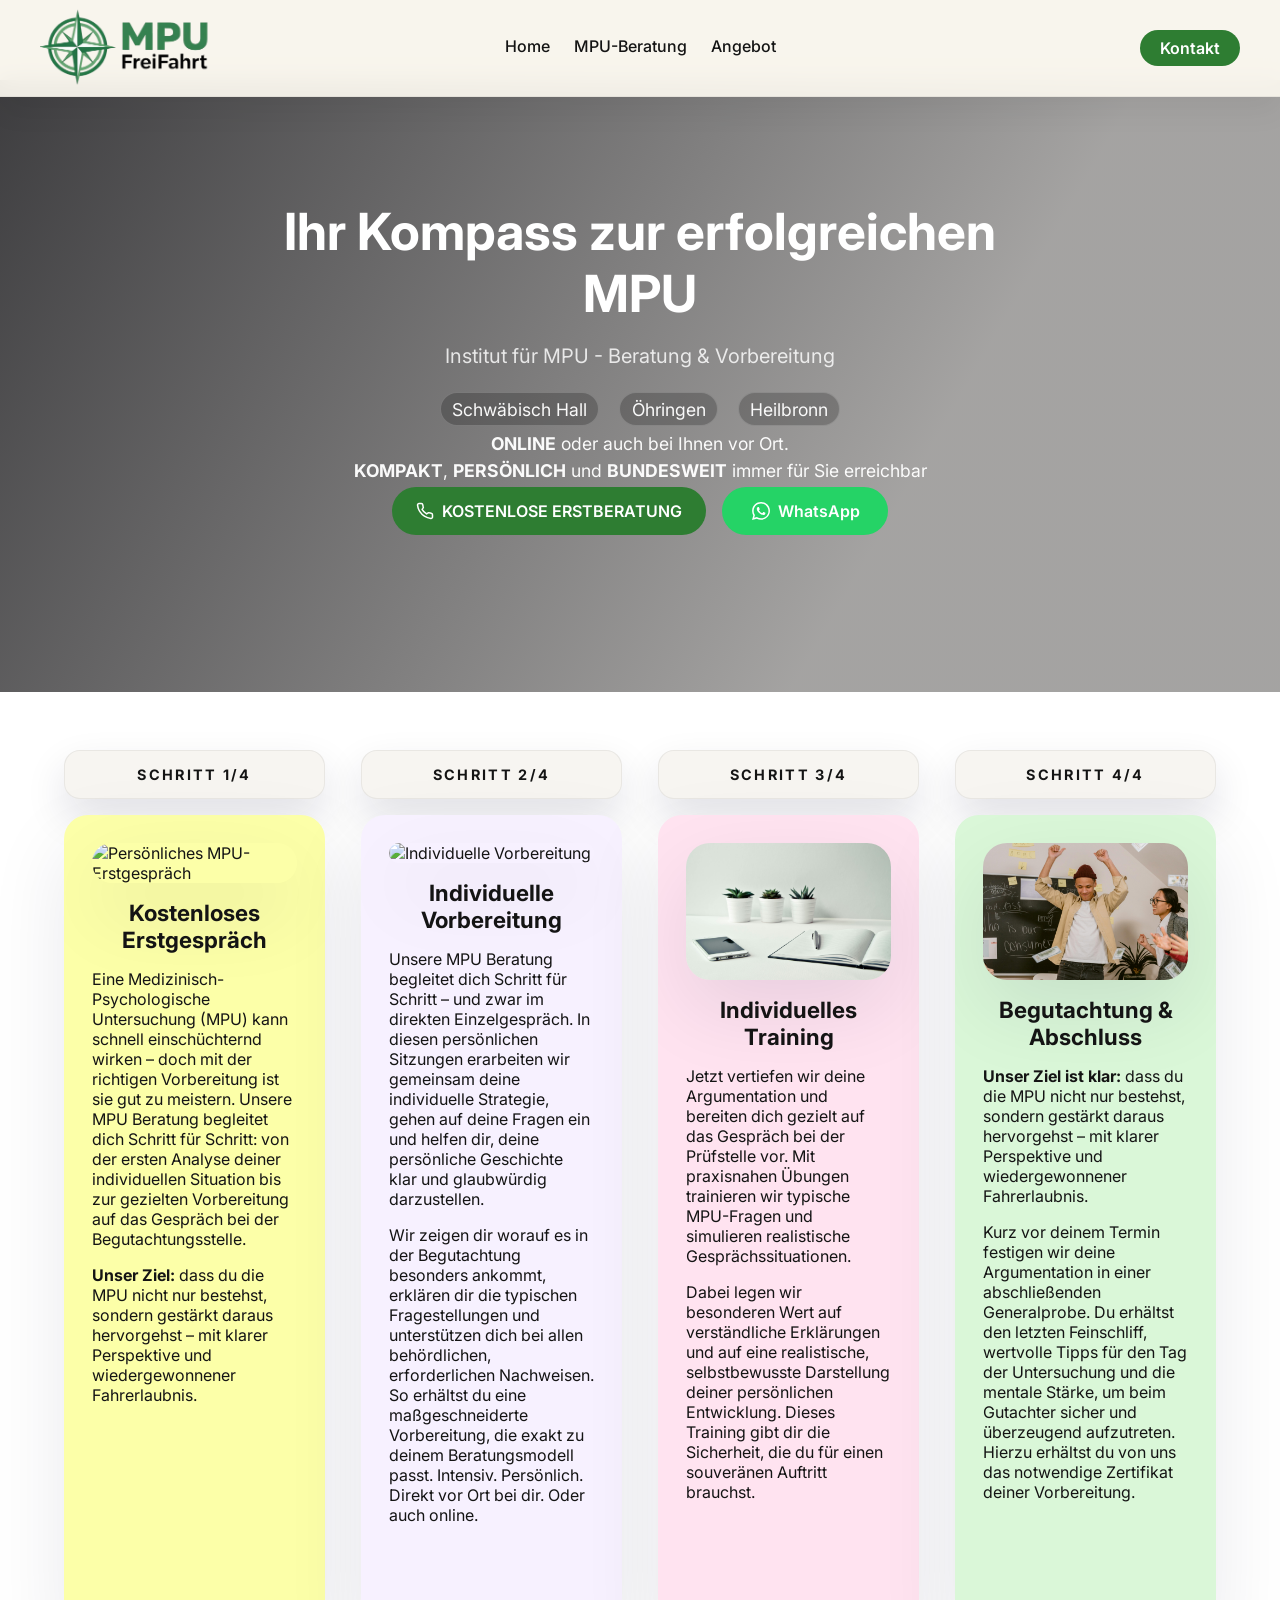
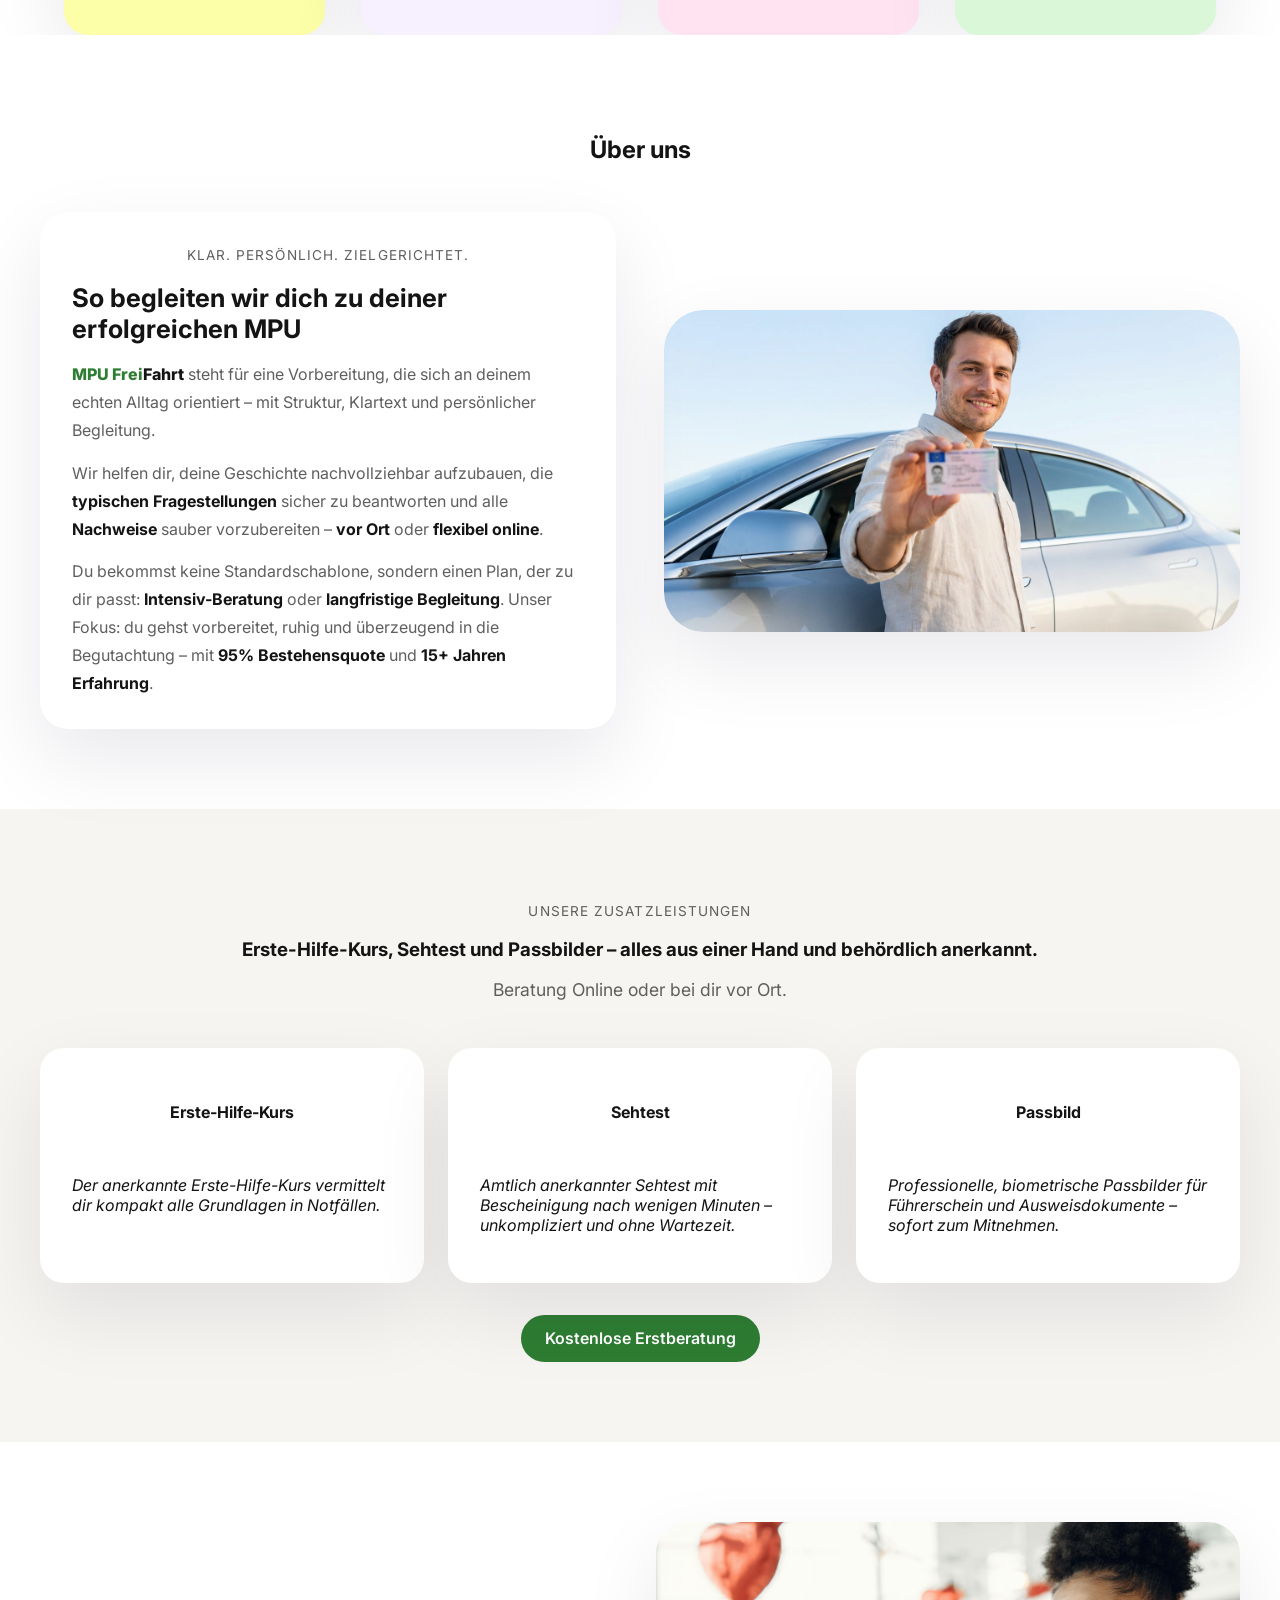
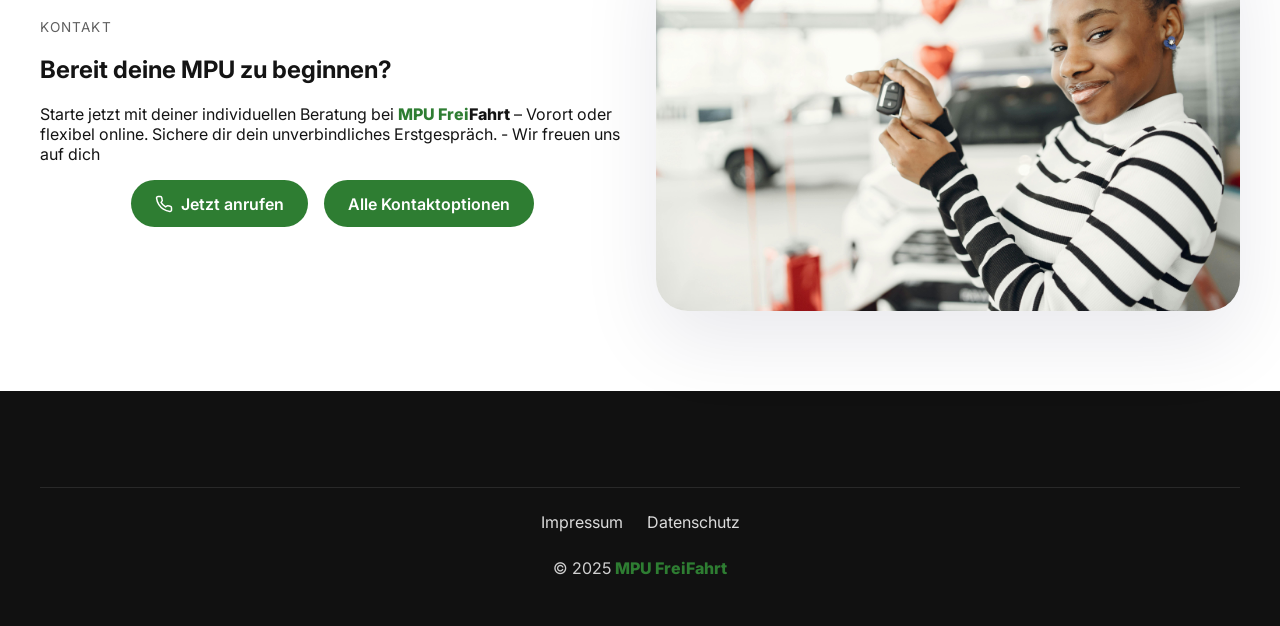
==== index.html @ d2b6f99b "Remove location icon and increase mobile step spacing Drop the location marker in the hero pills, pr" ====
<!DOCTYPE html>
<html lang="de">
<head>
  <meta charset="utf-8" />
  <meta http-equiv="X-UA-Compatible" content="IE=edge" />
  <meta name="viewport" content="width=device-width, initial-scale=1" />
  <title>Home - MPU FreiFahrt GmbH</title>
  <meta name="description" content="MPU FreiFahrt GmbH – Beratung, Vorbereitung und Training für eine erfolgreiche MPU im Raum Schwäbisch Hall." />
  <link rel="preconnect" href="https://fonts.googleapis.com" />
  <link rel="preconnect" href="https://fonts.gstatic.com" crossorigin />
  <link href="https://fonts.googleapis.com/css2?family=Inter:wght@300;400;500;600&family=Host+Grotesk:wght@300;400;500&display=swap" rel="stylesheet" />
  <link rel="icon" type="image/png" href="assets/logo.png" />
  <link rel="stylesheet" href="styles.css" />
</head>
<body>
  <div class="page-wrapper">
    <header class="navbar" data-scroll-lock>
      <div class="container nav-container">
        <a class="logo" href="index.html#hero">
          <img src="assets/logo.png" alt="MPU FreiFahrt Logo" />
        </a>
        <nav class="nav-links" id="main-navigation" aria-label="Hauptnavigation">
          <a href="index.html#hero">Home</a>
          <a href="index.html#mpu-beratung">MPU-Beratung</a>
          <a href="index.html#services">Angebot</a>
          <a class="nav-contact" href="kontakt.html">Kontakt</a>
        </nav>
        <div class="nav-actions">
          <a class="btn btn-primary btn-sm" href="kontakt.html">Kontakt</a>
          <button class="nav-toggle" id="nav-toggle" aria-expanded="false" aria-controls="main-navigation">
            <span></span>
            <span></span>
            <span></span>
            <span class="sr-only">Menü öffnen</span>
          </button>
        </div>
      </div>
    </header>

    <main>
      <section class="hero" id="hero">
        <div class="container hero-layout">
          <div class="hero-content">
            <h1>Ihr Kompass zur erfolgreichen MPU</h1>
            <p class="lead">Institut für MPU - Beratung &amp; Vorbereitung</p>
            <p class="text-lg hero-locations">
              <span>Schwäbisch Hall</span>
              <span>Öhringen</span>
              <span>Heilbronn</span>
            </p>
            <p class="text-lg hero-subcopy"><strong>ONLINE</strong> oder auch bei Ihnen vor Ort.</p>
            <p class="text-lg hero-subcopy"><strong>KOMPAKT</strong>, <strong>PERSÖNLICH</strong> und <strong>BUNDESWEIT</strong> immer für Sie erreichbar</p>
            <div class="hero-cta">
              <div class="button-group">
              <a class="btn btn-primary" href="kontakt.html">
                <svg class="icon icon-stroke" viewBox="0 0 24 24" aria-hidden="true" focusable="false">
                  <path d="M22 16.92v3a2 2 0 0 1-2.18 2 19.8 19.8 0 0 1-8.63-3.07 19.5 19.5 0 0 1-6-6A19.8 19.8 0 0 1 2.08 4.18 2 2 0 0 1 4.06 2h3a2 2 0 0 1 2 1.72c.12.9.3 1.77.54 2.61a2 2 0 0 1-.45 2.11L8.1 9.9a16 16 0 0 0 6 6l1.46-1.05a2 2 0 0 1 2.11-.45c.84.24 1.71.42 2.61.54A2 2 0 0 1 22 16.92z"/>
                </svg>
                KOSTENLOSE ERSTBERATUNG
              </a>
                <a class="btn btn-whatsapp" href="https://wa.me/491782873123" target="_blank" rel="noreferrer">
                  <svg class="icon" viewBox="0 0 24 24" aria-hidden="true" focusable="false">
                    <path d="M20.52 3.48A11.88 11.88 0 0 0 12.06 0C5.5 0 .16 5.34.16 11.9c0 2.1.55 4.14 1.6 5.95L0 24l6.33-1.72a11.86 11.86 0 0 0 5.7 1.45h.01c6.56 0 11.9-5.34 11.9-11.9 0-3.18-1.24-6.17-3.42-8.35zM12.04 21.73h-.01a9.83 9.83 0 0 1-5.02-1.38l-.36-.21-3.75 1.02 1-3.65-.23-.37a9.8 9.8 0 0 1-1.49-5.24c0-5.43 4.43-9.86 9.88-9.86 2.64 0 5.12 1.03 6.98 2.89a9.8 9.8 0 0 1 2.9 6.97c0 5.45-4.43 9.83-9.9 9.83zm5.39-7.37c-.29-.14-1.72-.85-1.98-.94-.26-.1-.45-.14-.64.14-.19.29-.74.94-.91 1.13-.17.19-.33.21-.62.07-.29-.14-1.21-.45-2.31-1.44-.85-.76-1.42-1.7-1.59-1.99-.16-.29-.02-.45.12-.59.13-.13.29-.33.43-.5.14-.17.19-.29.29-.48.1-.19.05-.37-.02-.52-.07-.14-.64-1.55-.88-2.13-.23-.55-.46-.47-.64-.48l-.54-.01c-.19 0-.5.07-.76.36-.26.29-1 1-.99 2.38 0 1.38 1.01 2.72 1.15 2.9.14.19 1.98 3.02 4.8 4.24.67.29 1.19.46 1.6.59.68.22 1.3.19 1.79.12.55-.08 1.68-.69 1.92-1.36.24-.67.24-1.24.17-1.36-.07-.12-.26-.19-.55-.33z"/>
                  </svg>
                  WhatsApp
                </a>
              </div>
            </div>
          </div>
        </div>
      </section>

      <section class="steps" id="mpu-beratung">
        <div class="container">
          <div class="steps-grid">
            <div class="step-wrap">
              <div class="step-badge">SCHRITT 1/4</div>
              <article class="step-card bg-soft-yellow">
                <div class="panel-media">
                  <img src="https://images.unsplash.com/photo-1521791136064-7986c2920216?auto=format&fit=crop&w=900&q=80&ixlib=rb-4.0.3" alt="Persönliches MPU-Erstgespräch" />
                </div>
                <div class="panel-content">
                  <h2>Kostenloses Erstgespräch</h2>
                  <p>Eine Medizinisch-Psychologische Untersuchung (MPU) kann schnell einschüchternd wirken – doch mit der richtigen Vorbereitung ist sie gut zu meistern. Unsere MPU Beratung begleitet dich Schritt für Schritt: von der ersten Analyse deiner individuellen Situation bis zur gezielten Vorbereitung auf das Gespräch bei der Begutachtungsstelle.</p>
                  <p><strong>Unser Ziel:</strong> dass du die MPU nicht nur bestehst, sondern gestärkt daraus hervorgehst – mit klarer Perspektive und wiedergewonnener Fahrerlaubnis.</p>
                </div>
              </article>
            </div>
            <div class="step-wrap">
              <div class="step-badge">SCHRITT 2/4</div>
              <article class="step-card bg-lilac">
                <div class="panel-media">
                  <img src="https://images.unsplash.com/photo-1520607162513-77705c0f0d4a?auto=format&fit=crop&w=900&q=80&ixlib=rb-4.0.3" alt="Individuelle Vorbereitung" />
                </div>
                <div class="panel-content">
                  <h2>Individuelle Vorbereitung</h2>
                  <p>Unsere MPU Beratung begleitet dich Schritt für Schritt – und zwar im direkten Einzelgespräch. In diesen persönlichen Sitzungen erarbeiten wir gemeinsam deine individuelle Strategie, gehen auf deine Fragen ein und helfen dir, deine persönliche Geschichte klar und glaubwürdig darzustellen.</p>
                  <p>Wir zeigen dir worauf es in der Begutachtung besonders ankommt, erklären dir die typischen Fragestellungen und unterstützen dich bei allen behördlichen, erforderlichen Nachweisen. So erhältst du eine maßgeschneiderte Vorbereitung, die exakt zu deinem Beratungsmodell passt. Intensiv. Persönlich. Direkt vor Ort bei dir. Oder auch online.</p>
                </div>
              </article>
            </div>
            <div class="step-wrap">
              <div class="step-badge">SCHRITT 3/4</div>
              <article class="step-card bg-pink">
                <div class="panel-media">
                  <img src="assets/step-training.jpg" alt="MPU Training" />
                </div>
                <div class="panel-content">
                  <h2>Individuelles Training</h2>
                  <p>Jetzt vertiefen wir deine Argumentation und bereiten dich gezielt auf das Gespräch bei der Prüfstelle vor. Mit praxisnahen Übungen trainieren wir typische MPU-Fragen und simulieren realistische Gesprächssituationen.</p>
                  <p>Dabei legen wir besonderen Wert auf verständliche Erklärungen und auf eine realistische, selbstbewusste Darstellung deiner persönlichen Entwicklung. Dieses Training gibt dir die Sicherheit, die du für einen souveränen Auftritt brauchst.</p>
                </div>
              </article>
            </div>
            <div class="step-wrap">
              <div class="step-badge">SCHRITT 4/4</div>
              <article class="step-card bg-green">
                <div class="panel-media">
                  <img src="assets/step-begutachtung.jpg" alt="Begutachtung & Abschluss" />
                </div>
                <div class="panel-content">
                  <h2>Begutachtung &amp; Abschluss</h2>
                  <p><strong>Unser Ziel ist klar:</strong> dass du die MPU nicht nur bestehst, sondern gestärkt daraus hervorgehst – mit klarer Perspektive und wiedergewonnener Fahrerlaubnis.</p>
                  <p>Kurz vor deinem Termin festigen wir deine Argumentation in einer abschließenden Generalprobe. Du erhältst den letzten Feinschliff, wertvolle Tipps für den Tag der Untersuchung und die mentale Stärke, um beim Gutachter sicher und überzeugend aufzutreten. Hierzu erhältst du von uns das notwendige Zertifikat deiner Vorbereitung.</p>
                </div>
              </article>
            </div>
          </div>
        </div>
      </section>

      <section class="consulting" aria-labelledby="consulting-title">
        <div class="container">
          <div class="section-header">
            <h2 id="consulting-title">Über uns</h2>
          </div>

          <div class="about-grid expertise-grid">
            <div class="about-copy about-bubble">
              <p class="about-kicker">Klar. Persönlich. Zielgerichtet.</p>
              <h3>So begleiten wir dich zu deiner erfolgreichen MPU</h3>
              <p><span class="brand-mark"><span class="brand-green">MPU Frei</span><span class="brand-black">Fahrt</span></span> steht für eine Vorbereitung, die sich an deinem echten Alltag orientiert – mit Struktur, Klartext und persönlicher Begleitung.</p>
              <p>Wir helfen dir, deine Geschichte nachvollziehbar aufzubauen, die <strong>typischen Fragestellungen</strong> sicher zu beantworten und alle <strong>Nachweise</strong> sauber vorzubereiten – <strong>vor Ort</strong> oder <strong>flexibel online</strong>.</p>
              <p>Du bekommst keine Standardschablone, sondern einen Plan, der zu dir passt: <strong>Intensiv-Beratung</strong> oder <strong>langfristige Begleitung</strong>. Unser Fokus: du gehst vorbereitet, ruhig und überzeugend in die Begutachtung – mit <strong>95% Bestehensquote</strong> und <strong>15+ Jahren Erfahrung</strong>.</p>
            </div>
            <div class="expertise-image">
              <img src="assets/mpu-contact.jpg" alt="Beratungssituation" />
            </div>
          </div>
        </div>
      </section>

      <section class="services" id="services" aria-labelledby="services-title">
        <div class="container">
          <div class="section-header">
            <p class="eyebrow">Unsere Zusatzleistungen</p>
            <h3 id="services-title">Erste-Hilfe-Kurs, Sehtest und Passbilder – alles aus einer Hand und behördlich anerkannt.</h3>
            <p class="text-lg">Beratung Online oder bei dir vor Ort.</p>
          </div>
          <div class="service-grid">
            <article class="service-card">
              <h4>Erste-Hilfe-Kurs</h4>
              <p>Der anerkannte Erste-Hilfe-Kurs vermittelt dir kompakt alle Grundlagen in Notfällen.</p>
            </article>
            <article class="service-card">
              <h4>Sehtest</h4>
              <p>Amtlich anerkannter Sehtest mit Bescheinigung nach wenigen Minuten – unkompliziert und ohne Wartezeit.</p>
            </article>
            <article class="service-card">
              <h4>Passbild</h4>
              <p>Professionelle, biometrische Passbilder für Führerschein und Ausweisdokumente – sofort zum Mitnehmen.</p>
            </article>
          </div>
          <div class="services-cta">
            <a class="btn btn-primary" href="kontakt.html">Kostenlose Erstberatung</a>
          </div>
        </div>
      </section>

      <section class="contact" id="contact">
        <div class="container contact-grid">
          <div>
            <p class="eyebrow">Kontakt</p>
            <h2>Bereit deine MPU zu beginnen?</h2>
            <p>Starte jetzt mit deiner individuellen Beratung bei <span class="brand-mark"><span class="brand-green">MPU Frei</span><span class="brand-black">Fahrt</span></span> – Vorort oder flexibel online. Sichere dir dein unverbindliches Erstgespräch. - Wir freuen uns auf dich</p>
            <div class="button-group">
              <a class="btn btn-primary" href="tel:+491782873123">
                <svg class="icon icon-stroke" viewBox="0 0 24 24" aria-hidden="true" focusable="false">
                  <path d="M22 16.92v3a2 2 0 0 1-2.18 2 19.8 19.8 0 0 1-8.63-3.07 19.5 19.5 0 0 1-6-6A19.8 19.8 0 0 1 2.08 4.18 2 2 0 0 1 4.06 2h3a2 2 0 0 1 2 1.72c.12.9.3 1.77.54 2.61a2 2 0 0 1-.45 2.11L8.1 9.9a16 16 0 0 0 6 6l1.46-1.05a2 2 0 0 1 2.11-.45c.84.24 1.71.42 2.61.54A2 2 0 0 1 22 16.92z"/>
                </svg>
                Jetzt anrufen
              </a>
              <a class="btn btn-primary" href="kontakt.html">Alle Kontaktoptionen</a>
            </div>
          </div>
          <div class="contact-image">
            <img src="assets/mpu-contact-cta.jpg" alt="Beratungsgespräch" />
          </div>
        </div>
      </section>
    </main>

    <footer class="footer" id="footer">
      <div class="container footer-bottom">
        <nav class="footer-legal" aria-label="Rechtliches">
          <a href="impressum.html">Impressum</a>
          <a href="datenschutz.html">Datenschutz</a>
        </nav>
        <p>© 2025 <span class="brand-mark"><span class="brand-green">MPU Frei</span><span class="brand-black">Fahrt</span></span></p>
      </div>
    </footer>
  </div>
  <script src="script.js" defer></script>
</body>
</html>
---- styles.css ----
:root {
  --bg: #f7f5f1;
  --bg-alt: #ffffff;
  --text: #141414;
  --text-muted: #5f5f5f;
  --primary: #2e7d32;
  --primary-dark: #1b5e20;
  --blue: #4d65ff;
  --blue-dark: #394de0;
  --yellow: #fcffa8;
  --lilac: #f7f1ff;
  --pink: #ffe3f0;
  --green: #daf7d8;
  --border: #e5e5e5;
  --shadow: 0 30px 80px rgba(15, 15, 58, 0.09);
  --nav-height: 72px;
  font-family: "Inter", "Host Grotesk", system-ui, -apple-system, BlinkMacSystemFont, sans-serif;
}

* {
  box-sizing: border-box;
}

body {
  margin: 0;
  background: var(--bg);
  color: var(--text);
  font-family: inherit;
  -webkit-font-smoothing: antialiased;
  min-height: 100vh;
}

body.scroll-lock {
  overflow: hidden;
}

img {
  max-width: 100%;
  display: block;
  height: auto;
}

a {
  color: inherit;
  text-decoration: none;
}

.brand-mark {
  font-weight: 800;
  white-space: nowrap;
}

.brand-mark .brand-green {
  color: var(--primary);
}

.brand-mark .brand-black {
  color: var(--text);
}

/* Footer exception: brand must be readable on dark bg */
.footer .brand-mark .brand-black {
  color: var(--primary);
}

.contact-link {
  text-decoration: underline;
  text-decoration-thickness: 2px;
  text-underline-offset: 0.15em;
}

.contact-link:hover {
  color: var(--primary);
}

.link-blue {
  color: var(--blue);
  text-decoration: none;
  font-weight: 600;
}

.link-blue:hover {
  color: var(--blue-dark);
}

.impressum-page .info-card {
  gap: 0.4rem;
}

.impressum-page .info-card h3 {
  margin: 0.9rem 0 0.15rem;
}

.impressum-page .info-card h3:first-child {
  margin-top: 0;
}

.impressum-page .info-card p {
  margin: 0;
}

.container {
  width: min(1200px, calc(100% - 2rem));
  margin: 0 auto;
}

.page-wrapper {
  overflow: hidden;
  padding-top: calc(var(--nav-height) + 8px);
}

/* Navbar */
.navbar {
  position: fixed;
  top: 0;
  left: 0;
  right: 0;
  z-index: 100;
  background: rgba(248, 245, 237, 0.95);
  backdrop-filter: saturate(180%) blur(10px);
  border-bottom: 1px solid rgba(0, 0, 0, 0.05);
  transition: transform 0.25s ease, box-shadow 0.25s ease;
  box-shadow: 0 12px 30px rgba(0, 0, 0, 0.06);
}

.navbar.nav-hidden {
  transform: translateY(-110%);
}

.nav-container {
  display: grid;
  grid-template-columns: auto 1fr auto;
  align-items: center;
  padding: 0.55rem 0;
  position: relative;
}

.nav-container > a.logo {
  grid-column: 1;
  justify-self: start;
}

.logo img {
  height: 78px;
}

.nav-links {
  position: absolute;
  left: 50%;
  transform: translateX(-50%);
  display: flex;
  gap: 1.5rem;
  font-weight: 500;
  justify-content: center;
  width: max-content;
}

.nav-links .nav-contact {
  display: none;
}

.nav-links a {
  position: relative;
  padding-bottom: 0.2rem;
}

.nav-links a::after {
  content: "";
  position: absolute;
  left: 0;
  bottom: 0;
  width: 100%;
  height: 2px;
  background: var(--primary);
  transform: scaleX(0);
  transform-origin: center;
  transition: transform 0.2s ease;
}

.nav-links a:hover::after {
  transform: scaleX(1);
}

.nav-actions {
  display: flex;
  align-items: center;
  gap: 1rem;
  grid-column: 3;
  justify-self: end;
}

.nav-toggle {
  background: none;
  border: 1px solid var(--border);
  border-radius: 999px;
  padding: 0.5rem;
  display: none;
  flex-direction: column;
  gap: 4px;
}

.nav-toggle span {
  width: 24px;
  height: 2px;
  background: var(--text);
  display: block;
}

.btn {
  display: inline-flex;
  align-items: center;
  justify-content: center;
  gap: 0.5rem;
  padding: 0.85rem 1.5rem;
  border-radius: 999px;
  border: none;
  cursor: pointer;
  font-weight: 600;
  transition: transform 0.2s ease, box-shadow 0.2s ease;
}

.btn:hover {
  transform: translateY(-2px);
}

.btn-primary {
  background: var(--primary);
  color: #fff;
}

.btn-primary:hover {
  background: var(--primary-dark);
}

.btn-email {
  background: var(--blue);
  color: #fff;
  border: none;
}

.btn-email:hover {
  background: var(--blue-dark);
}

.btn-sm {
  padding: 0.5rem 1.25rem;
}

.btn-outline {
  border: 1px solid rgba(0, 0, 0, 0.12);
  background: transparent;
}

.btn-whatsapp {
  background: #25d366;
  color: #fff;
  border: none;
  padding-left: 1.9rem;
  padding-right: 1.75rem;
  white-space: nowrap;
}

.btn-whatsapp:hover {
  background: #1fbf5a;
}

.btn .icon {
  width: 18px;
  height: 18px;
  fill: currentColor;
  flex: 0 0 auto;
}

.btn .icon-stroke {
  fill: none;
  stroke: currentColor;
  stroke-width: 2;
  stroke-linecap: round;
  stroke-linejoin: round;
}

.btn-secondary {
  background: #141414;
  color: #fff;
}

.btn-tertiary {
  background: #fff;
  color: var(--text);
  border: 1px solid rgba(0, 0, 0, 0.1);
}

.eyebrow {
  letter-spacing: 0.08em;
  text-transform: uppercase;
  font-size: 0.85rem;
  color: var(--text-muted);
  margin-bottom: 0.75rem;
}

.lead {
  font-size: 1.25rem;
  color: var(--text-muted);
}

.text-lg {
  font-size: 1.1rem;
  color: var(--text-muted);
}

/* Hero */
.hero {
  position: relative;
  padding: clamp(4.5rem, 10vw, 7.5rem) 0;
  min-height: 68vh;
  overflow: hidden;
  background-image:
    linear-gradient(120deg, rgba(10, 10, 14, 0.78) 0%, rgba(10, 10, 14, 0.35) 70%),
    url("https://images.unsplash.com/photo-1529333166437-7750a6dd5a70?auto=format&fit=crop&w=1600&q=80&ixlib=rb-4.0.3");
  background-size: cover;
  background-position: 50% 45%;
  background-repeat: no-repeat;
  color: #fff;
}

.hero .container {
  width: 100%;
  max-width: none;
  margin: 0;
  padding-left: clamp(1rem, 5vw, 4rem);
  padding-right: clamp(1rem, 5vw, 4rem);
  position: relative;
  z-index: 1;
}

.hero-layout {
  display: flex;
  justify-content: center;
}

.hero-content {
  max-width: min(720px, 100%);
  padding: 0;
  text-align: center;
}

.hero-content h1 {
  font-size: clamp(2.2rem, 4vw, 3.3rem);
  margin: 0 0 0.85rem;
}

.hero-content .lead {
  margin-bottom: 1.5rem;
  color: rgba(255, 255, 255, 0.82);
}

.hero-locations {
  display: flex;
  gap: 1.25rem;
  justify-content: center;
  flex-wrap: wrap;
  margin: 0 0 0.75rem;
}

.hero .hero-locations {
  color: rgba(255, 255, 255, 0.96);
}

.hero-locations span {
  padding: 0.35rem 0.7rem;
  border-radius: 999px;
  background: rgba(0, 0, 0, 0.22);
  border: 1px solid rgba(255, 255, 255, 0.18);
}

.hero-content .text-lg {
  margin-top: 0.4rem;
  margin-bottom: 0.4rem;
}

.hero-cta {
  display: flex;
  flex-direction: column;
  gap: 1.5rem;
}

.hero .eyebrow {
  color: rgba(255, 255, 255, 0.65);
}

.hero .hero-subcopy {
  color: rgba(255, 255, 255, 0.96);
}

.hero .btn-outline {
  border-color: rgba(255, 255, 255, 0.4);
  color: #fff;
}

.hero .btn-outline:hover {
  background: rgba(255, 255, 255, 0.1);
}

.button-group {
  display: flex;
  flex-wrap: wrap;
  gap: 1rem;
  justify-content: center;
}

.hero-stats {
  margin-top: 2rem;
  display: flex;
  align-items: center;
  gap: 1rem;
  color: rgba(255, 255, 255, 0.88);
  flex-wrap: wrap;
}

.avatars {
  display: inline-flex;
  align-items: center;
  padding: 0.35rem 0.8rem;
  background: rgba(0, 0, 0, 0.35);
  border-radius: 999px;
  box-shadow: var(--shadow);
  gap: 0.25rem;
  flex-wrap: wrap;
}

.avatars img {
  width: 36px;
  height: 36px;
  border-radius: 50%;
  border: 2px solid #fff;
  object-fit: cover;
  margin-left: -12px;
}

.avatars img:first-child {
  margin-left: 0;
}

.avatars span {
  font-weight: 600;
  margin-left: 0.25rem;
  color: #fff;
}

/* Steps */
.steps {
  background: var(--bg-alt);
  padding: 3rem 0;
}

.steps .container {
  width: 100%;
  max-width: none;
  margin: 0;
  padding-left: clamp(1rem, 5vw, 4rem);
  padding-right: clamp(1rem, 5vw, 4rem);
}

.steps-grid {
  display: grid;
  grid-template-columns: repeat(auto-fit, minmax(240px, 1fr));
  gap: clamp(1.25rem, 3vw, 2.25rem);
  margin-top: 1.75rem;
}

.step-wrap {
  --card-shift: 0px;
  --hover-shift: 0px;
  --hover-scale: 1;
  display: flex;
  flex-direction: column;
  gap: 1rem;
}

.step-wrap:hover {
  --hover-shift: -6px;
  --hover-scale: 1.01;
}

.step-card {
  display: flex;
  flex-direction: column;
  gap: 1rem;
  padding: clamp(1.25rem, 2.5vw, 1.75rem);
  border-radius: 24px;
  box-shadow: var(--shadow);
  min-height: 100%;
  position: relative;
  overflow: hidden;
  transition: transform 0.35s ease, box-shadow 0.35s ease;
  transform: translateY(calc(var(--card-shift) + var(--hover-shift))) scale(var(--hover-scale));
}

.step-card::before {
  content: "";
  position: absolute;
  inset: 10%;
  border-radius: 24px;
  background: radial-gradient(circle at top, rgba(255, 255, 255, 0.4), transparent 60%);
  opacity: 0;
  transform: translateY(20%);
  transition: opacity 0.4s ease, transform 0.4s ease;
  pointer-events: none;
}

.step-wrap:hover .step-card {
  box-shadow: 0 30px 70px rgba(15, 15, 58, 0.18);
}

.step-wrap:hover .step-card::before {
  opacity: 1;
  transform: translateY(0);
}

.step-card h2 {
  margin: 0 0 0.5rem;
  font-size: 1.4rem;
}

.step-badge {
  width: 100%;
  text-align: center;
  padding: 0.95rem 0.9rem;
  border-radius: 16px;
  background: var(--bg);
  border: 1px solid rgba(0, 0, 0, 0.06);
  box-shadow: 0 18px 40px rgba(15, 15, 58, 0.12);
  letter-spacing: 0.16em;
  text-transform: uppercase;
  font-size: 0.9rem;
  font-weight: 700;
  transition: transform 0.35s ease, box-shadow 0.35s ease;
  transform: translateY(calc(var(--card-shift) + var(--hover-shift))) scale(var(--hover-scale));
}

.panel-media {
  position: relative;
  z-index: 1;
}

.panel-media img {
  border-radius: 24px;
  box-shadow: var(--shadow);
  animation: floatCard 12s ease-in-out infinite;
}

.panel-content {
  position: relative;
  z-index: 1;
}

.step-card .panel-content h2 {
  text-align: center;
}

.step-card:nth-child(2) .panel-media img {
  animation-delay: -3s;
}

.step-card:nth-child(3) .panel-media img {
  animation-delay: -6s;
}

.step-card:nth-child(4) .panel-media img {
  animation-delay: -9s;
}

@keyframes floatCard {
  0% {
    transform: translateY(0px);
  }
  50% {
    transform: translateY(-8px);
  }
  100% {
    transform: translateY(0px);
  }
}

.bg-soft-yellow { background: var(--yellow); }
.bg-lilac { background: var(--lilac); }
.bg-pink { background: var(--pink); }
.bg-green { background: var(--green); }

/* Consulting */
.consulting {
  padding: 5rem 0;
  background: #fff;
}

.about-grid {
  margin-top: 1.75rem;
}

.about-copy {
  max-width: 980px;
}

.about-bubble {
  --hover-shift: 0px;
  --hover-scale: 1;
  background: #fff;
  border-radius: 28px;
  padding: clamp(1.25rem, 2.5vw, 2rem);
  box-shadow: var(--shadow);
  position: relative;
  overflow: hidden;
  transition: transform 0.35s ease, box-shadow 0.35s ease;
  transform: translateY(var(--hover-shift)) scale(var(--hover-scale));
}

.about-bubble::before {
  content: "";
  position: absolute;
  inset: 12%;
  border-radius: 24px;
  background: radial-gradient(circle at top, rgba(46, 125, 50, 0.12), transparent 60%);
  opacity: 0;
  transform: translateY(20%);
  transition: opacity 0.4s ease, transform 0.4s ease;
  pointer-events: none;
}

.about-bubble:hover {
  --hover-shift: -6px;
  --hover-scale: 1.01;
  box-shadow: 0 30px 70px rgba(15, 15, 58, 0.18);
}

.about-bubble:hover::before {
  opacity: 1;
  transform: translateY(0);
}

.about-bubble > * {
  position: relative;
  z-index: 1;
}

.about-kicker {
  margin: 0 0 0.5rem;
  letter-spacing: 0.08em;
  text-transform: uppercase;
  font-size: 0.85rem;
  color: rgba(20, 20, 20, 0.7);
  text-align: center;
}

.about-bubble h3 {
  margin: 0 0 1rem;
  font-size: 1.6rem;
}

.about-grid p {
  margin: 0 0 0.9rem;
  color: var(--text-muted);
  line-height: 1.75;
}

.about-grid p:last-child {
  margin-bottom: 0;
}

.about-grid strong {
  color: var(--text);
}

.about-stats {
  padding: 2.5rem 0 4rem;
  background: var(--bg);
}

.contact-form-wrap {
  max-width: 980px;
  margin: 0 auto;
}

.contact-form {
  background: #fff;
  border-radius: 28px;
  padding: clamp(1.25rem, 2.5vw, 2rem);
  box-shadow: var(--shadow);
}

.form-grid {
  display: grid;
  grid-template-columns: repeat(2, minmax(0, 1fr));
  gap: 1rem;
}

.form-grid label {
  display: flex;
  flex-direction: column;
  gap: 0.4rem;
  font-weight: 600;
}

.form-grid label span {
  font-weight: 600;
  font-size: 0.9rem;
  color: var(--text);
}

.form-grid input,
.form-grid select,
.form-grid textarea {
  padding: 0.85rem 1rem;
  border-radius: 16px;
  border: 1px solid rgba(0, 0, 0, 0.12);
  font: inherit;
  background: #fff;
}

.form-grid select:invalid {
  color: rgba(0, 0, 0, 0.4);
}

.form-grid select option {
  color: var(--text);
}

.form-grid input::placeholder {
  color: rgba(0, 0, 0, 0.4);
}

.form-grid textarea {
  resize: vertical;
}

.form-grid .span-2 {
  grid-column: span 2;
}

.form-actions {
  display: flex;
  flex-wrap: wrap;
  gap: 1rem;
  align-items: center;
  margin-top: 1.25rem;
}

.form-hint {
  margin: 0;
  color: var(--text-muted);
  font-size: 0.95rem;
}

@media (max-width: 700px) {
  .form-grid {
    grid-template-columns: 1fr;
  }
  .form-grid .span-2 {
    grid-column: auto;
  }
}

.section-header {
  text-align: center;
  margin-bottom: 3rem;
}

.stats-grid {
  display: grid;
  grid-template-columns: repeat(auto-fit, minmax(200px, 1fr));
  gap: 1.5rem;
  margin-top: 2rem;
}

.stat-card {
  padding: 2rem;
  border-radius: 24px;
  background: #fff;
  text-align: center;
  box-shadow: var(--shadow);
  min-height: 100%;
  display: flex;
  flex-direction: column;
  justify-content: center;
}

.stat-value {
  font-size: 2.5rem;
  margin: 0;
}

/* Expertise */
.expertise {
  padding: 5rem 0;
  background: var(--bg-alt);
}

.expertise-grid {
  display: grid;
  grid-template-columns: repeat(auto-fit, minmax(280px, 1fr));
  gap: 3rem;
  align-items: center;
}

.expertise-image img {
  border-radius: 40px;
  box-shadow: var(--shadow);
}

/* Testimonials */
.testimonials {
  padding: 5rem 0;
}

.slider {
  position: relative;
  display: flex;
  align-items: center;
  gap: 1rem;
}

.slider-track {
  display: flex;
  overflow: hidden;
  scroll-behavior: smooth;
}

.testimonial-card {
  min-width: min(320px, 80vw);
  background: #fff;
  padding: 2rem;
  border-radius: 32px;
  box-shadow: var(--shadow);
  margin-right: 1.25rem;
}

.testimonial-author {
  display: flex;
  align-items: center;
  gap: 1rem;
  margin-top: 1.5rem;
}

.testimonial-author img {
  width: 56px;
  height: 56px;
  border-radius: 50%;
}

.slider-nav {
  border: none;
  background: #fff;
  border-radius: 50%;
  width: 44px;
  height: 44px;
  box-shadow: var(--shadow);
  cursor: pointer;
}

/* Services */
.services {
  padding: 5rem 0;
}

.service-grid {
  display: grid;
  grid-template-columns: repeat(auto-fit, minmax(260px, 1fr));
  gap: 1.5rem;
}

.services-cta {
  margin-top: 2rem;
  display: flex;
  justify-content: center;
}

.service-card {
  padding: 2rem;
  background: #fff;
  border-radius: 24px;
  box-shadow: var(--shadow);
  display: flex;
  flex-direction: column;
  gap: 1rem;
  position: relative;
  overflow: hidden;
  transition: transform 0.35s ease, box-shadow 0.35s ease;
}

.service-card::before {
  content: "";
  position: absolute;
  inset: 12%;
  border-radius: 24px;
  background: radial-gradient(circle at top, rgba(46, 125, 50, 0.14), transparent 60%);
  opacity: 0;
  transform: translateY(18%);
  transition: opacity 0.35s ease, transform 0.35s ease;
  pointer-events: none;
}

.service-card:hover {
  transform: translateY(-6px);
  box-shadow: 0 30px 70px rgba(15, 15, 58, 0.18);
}

.service-card:hover::before {
  opacity: 1;
  transform: translateY(0);
}

.service-card > * {
  position: relative;
  z-index: 1;
}

.service-card p {
  font-style: italic;
}

.service-card h4 {
  text-align: center;
}

/* Contact */
.contact {
  padding: 5rem 0;
  background: var(--bg-alt);
}

.contact-grid {
  display: grid;
  grid-template-columns: repeat(auto-fit, minmax(280px, 1fr));
  gap: 2rem;
  align-items: center;
}

.contact-image img {
  border-radius: 32px;
  box-shadow: var(--shadow);
}

/* Service pages */
.service-hero {
  padding: clamp(4rem, 8vw, 6rem) 0;
  background: linear-gradient(135deg, #fff 0%, #f3f4ff 45%, #fef6ff 100%);
}

.service-hero .container {
  display: grid;
  grid-template-columns: repeat(auto-fit, minmax(280px, 1fr));
  gap: 3rem;
  align-items: center;
}

.breadcrumb {
  display: inline-flex;
  gap: 0.5rem;
  font-size: 0.9rem;
  color: var(--text-muted);
  margin-bottom: 1.5rem;
}

.tag {
  display: inline-flex;
  align-items: center;
  gap: 0.35rem;
  padding: 0.4rem 0.9rem;
  border-radius: 999px;
  background: rgba(46, 125, 50, 0.12);
  color: var(--primary);
  font-weight: 600;
  font-size: 0.9rem;
}

.service-hero h1 {
  font-size: clamp(2.5rem, 5vw, 3.5rem);
  margin: 1rem 0;
  overflow-wrap: anywhere;
  word-break: break-word;
  hyphens: auto;
  -webkit-hyphens: auto;
}

.service-hero ul {
  padding-left: 1.1rem;
  color: var(--text-muted);
}

.service-hero li {
  margin-bottom: 0.4rem;
}

.service-hero img {
  border-radius: 40px;
  box-shadow: var(--shadow);
}

.service-content {
  padding: 4rem 0;
}

.info-grid {
  display: grid;
  grid-template-columns: repeat(auto-fit, minmax(240px, 1fr));
  gap: 1.5rem;
}

.info-card {
  padding: 2rem;
  border-radius: 28px;
  background: #fff;
  box-shadow: var(--shadow);
  display: flex;
  flex-direction: column;
  gap: 0.75rem;
}

.checklist {
  list-style: none;
  padding: 0;
  margin: 0;
  display: grid;
  gap: 0.5rem;
}

.checklist li::before {
  content: "✓";
  color: var(--primary);
  margin-right: 0.5rem;
}

.service-steps {
  padding: 4rem 0;
  background: var(--bg-alt);
}

.steps-list {
  display: grid;
  gap: 1.5rem;
}

.step-item {
  padding: 2rem;
  border-radius: 24px;
  background: #fff;
  box-shadow: var(--shadow);
  border-left: 6px solid var(--primary);
}

.service-faq {
  padding: 4rem 0;
}

.faq-list {
  display: grid;
  gap: 1rem;
}

.faq-card {
  padding: 1.5rem;
  border-radius: 20px;
  background: #fff;
  box-shadow: var(--shadow);
}

.service-cta {
  padding: 4rem 0 5rem;
}

.cta-card {
  padding: 3rem;
  border-radius: 32px;
  background: #141414;
  color: #fff;
  display: grid;
  grid-template-columns: repeat(auto-fit, minmax(240px, 1fr));
  gap: 2rem;
  align-items: center;
}

.cta-card .btn-primary {
  background: #fff;
  color: #141414;
}

/* Footer */
.footer {
  padding: 4rem 0 2rem;
  background: #111;
  color: rgba(255, 255, 255, 0.8);
}

.footer-grid {
  display: grid;
  grid-template-columns: repeat(auto-fit, minmax(200px, 1fr));
  gap: 2rem;
}

.footer-logo {
  width: 140px;
  margin-bottom: 1.5rem;
}

.footer h5 {
  margin-top: 0;
  text-transform: uppercase;
  font-size: 0.85rem;
  letter-spacing: 0.08em;
  color: rgba(255, 255, 255, 0.6);
}

.footer a {
  display: block;
  margin-bottom: 0.4rem;
  color: rgba(255, 255, 255, 0.85);
}

.social-links {
  display: flex;
  gap: 0.75rem;
}

.social-links a {
  width: 36px;
  height: 36px;
  border-radius: 50%;
  border: 1px solid rgba(255, 255, 255, 0.2);
  display: flex;
  align-items: center;
  justify-content: center;
  font-size: 0.8rem;
}

.footer-bottom {
  border-top: 1px solid rgba(255, 255, 255, 0.1);
  margin-top: 2rem;
  padding-top: 1.5rem;
  text-align: center;
}

.footer-legal {
  display: flex;
  justify-content: center;
  gap: 1.5rem;
  flex-wrap: wrap;
  margin-bottom: 1rem;
}

.footer-legal a {
  position: relative;
  padding-bottom: 0.2rem;
}

.footer-legal a::after {
  content: "";
  position: absolute;
  left: 0;
  bottom: 0;
  width: 100%;
  height: 2px;
  background: var(--primary);
  transform: scaleX(0);
  transform-origin: center;
  transition: transform 0.2s ease;
}

.footer-legal a:hover::after {
  transform: scaleX(1);
}

/* Utility */
.sr-only {
  position: absolute;
  clip: rect(0 0 0 0);
  clip-path: inset(50%);
  width: 1px;
  height: 1px;
  overflow: hidden;
}

.reveal {
  opacity: 0;
  transform: translateY(40px);
  transition: opacity 0.6s ease, transform 0.6s ease;
}

.reveal.in-view {
  opacity: 1;
  transform: translateY(0);
}

/* Responsive */
@media (max-width: 900px) {
  .nav-links {
    position: absolute;
    inset: 72px 1rem auto;
    background: #fff;
    padding: 1.5rem;
    border-radius: 24px;
    flex-direction: column;
    box-shadow: var(--shadow);
    transform: translateY(-20px);
    opacity: 0;
    pointer-events: none;
    transition: opacity 0.2s ease, transform 0.2s ease;
    left: auto;
    width: auto;
  }

  .nav-links .nav-contact {
    display: block;
  }

  .nav-actions > .btn.btn-primary.btn-sm {
    display: none;
  }

  .nav-links.open {
    opacity: 1;
    transform: translateY(0);
    pointer-events: auto;
  }

  .nav-toggle {
    display: inline-flex;
  }

  /* Mobile stability: don't use transform-based reveal (prevents overlap) */
  .reveal {
    opacity: 1;
    transform: none;
    transition: none;
  }
}

.button-group-vertical {
  flex-direction: column;
  align-items: stretch;
  width: min(420px, 100%);
}

.button-group-vertical .btn {
  width: 100%;
}

.contact-cta-list {
  gap: 1.25rem;
}

.contact-cta-item {
  display: flex;
  align-items: center;
  gap: 0.75rem;
}

.contact-cta-item::before {
  content: "→";
  font-weight: 900;
  opacity: 0.95;
  color: var(--text);
  font-size: 1.15rem;
}

.contact-cta-item .btn {
  justify-content: flex-start;
  gap: 0.75rem;
  box-shadow: 0 18px 45px rgba(15, 15, 58, 0.14);
  transform: translateY(0);
  transition: transform 0.22s ease, box-shadow 0.22s ease;
}

.contact-cta-item .btn:hover {
  transform: translateY(-3px) translateX(2px);
  box-shadow: 0 26px 65px rgba(15, 15, 58, 0.18);
}

.contact-cta-item .btn:focus-visible {
  outline: 3px solid rgba(46, 125, 50, 0.35);
  outline-offset: 3px;
}

/* Touch devices: avoid sticky hover while keeping desktop animations */
@media (hover: none) {
  .step-wrap:hover {
    --hover-shift: 0px;
    --hover-scale: 1;
  }

  .step-wrap:hover .step-card::before {
    opacity: 0;
    transform: translateY(20%);
  }

  .step-wrap:hover .step-card {
    box-shadow: var(--shadow);
  }
}

@media (max-width: 600px) {
  .contact-cta-item::before {
    content: none;
  }
}

.kontakt-page .contact-hero-image {
  display: block;
}

@media (max-width: 900px) {
  .kontakt-page .contact-hero-image {
    display: none;
  }
}

@media (max-width: 600px) {
  .button-group {
    flex-direction: column;
    width: 100%;
  }

  .button-group .btn {
    width: 100%;
  }

  .steps-grid {
    display: grid;
    grid-template-columns: 1fr;
    gap: 3.25rem;
  }

  .step-wrap {
    gap: 2rem;
  }

  .steps {
    padding-bottom: 12rem;
  }

  .consulting {
    padding-top: 9rem;
  }

  .service-grid {
    display: grid;
    grid-template-columns: 1fr;
    gap: 1rem;
  }

  .service-card {
    min-width: auto;
    scroll-snap-align: unset;
  }

  .stats-grid {
    display: flex;
    overflow-x: auto;
    scroll-snap-type: x proximity;
    gap: 1rem;
    padding-bottom: 0.5rem;
    -webkit-overflow-scrolling: touch;
  }

  .stat-card {
    min-width: 90%;
    scroll-snap-align: start;
  }
  .slider {
    flex-direction: column;
    align-items: stretch;
  }

  .slider-track {
    overflow-x: auto;
    scroll-snap-type: x mandatory;
    gap: 1rem;
  }

  .testimonial-card {
    min-width: 80%;
    scroll-snap-align: start;
    margin-right: 0;
  }

  .slider-nav {
    display: none;
  }
}
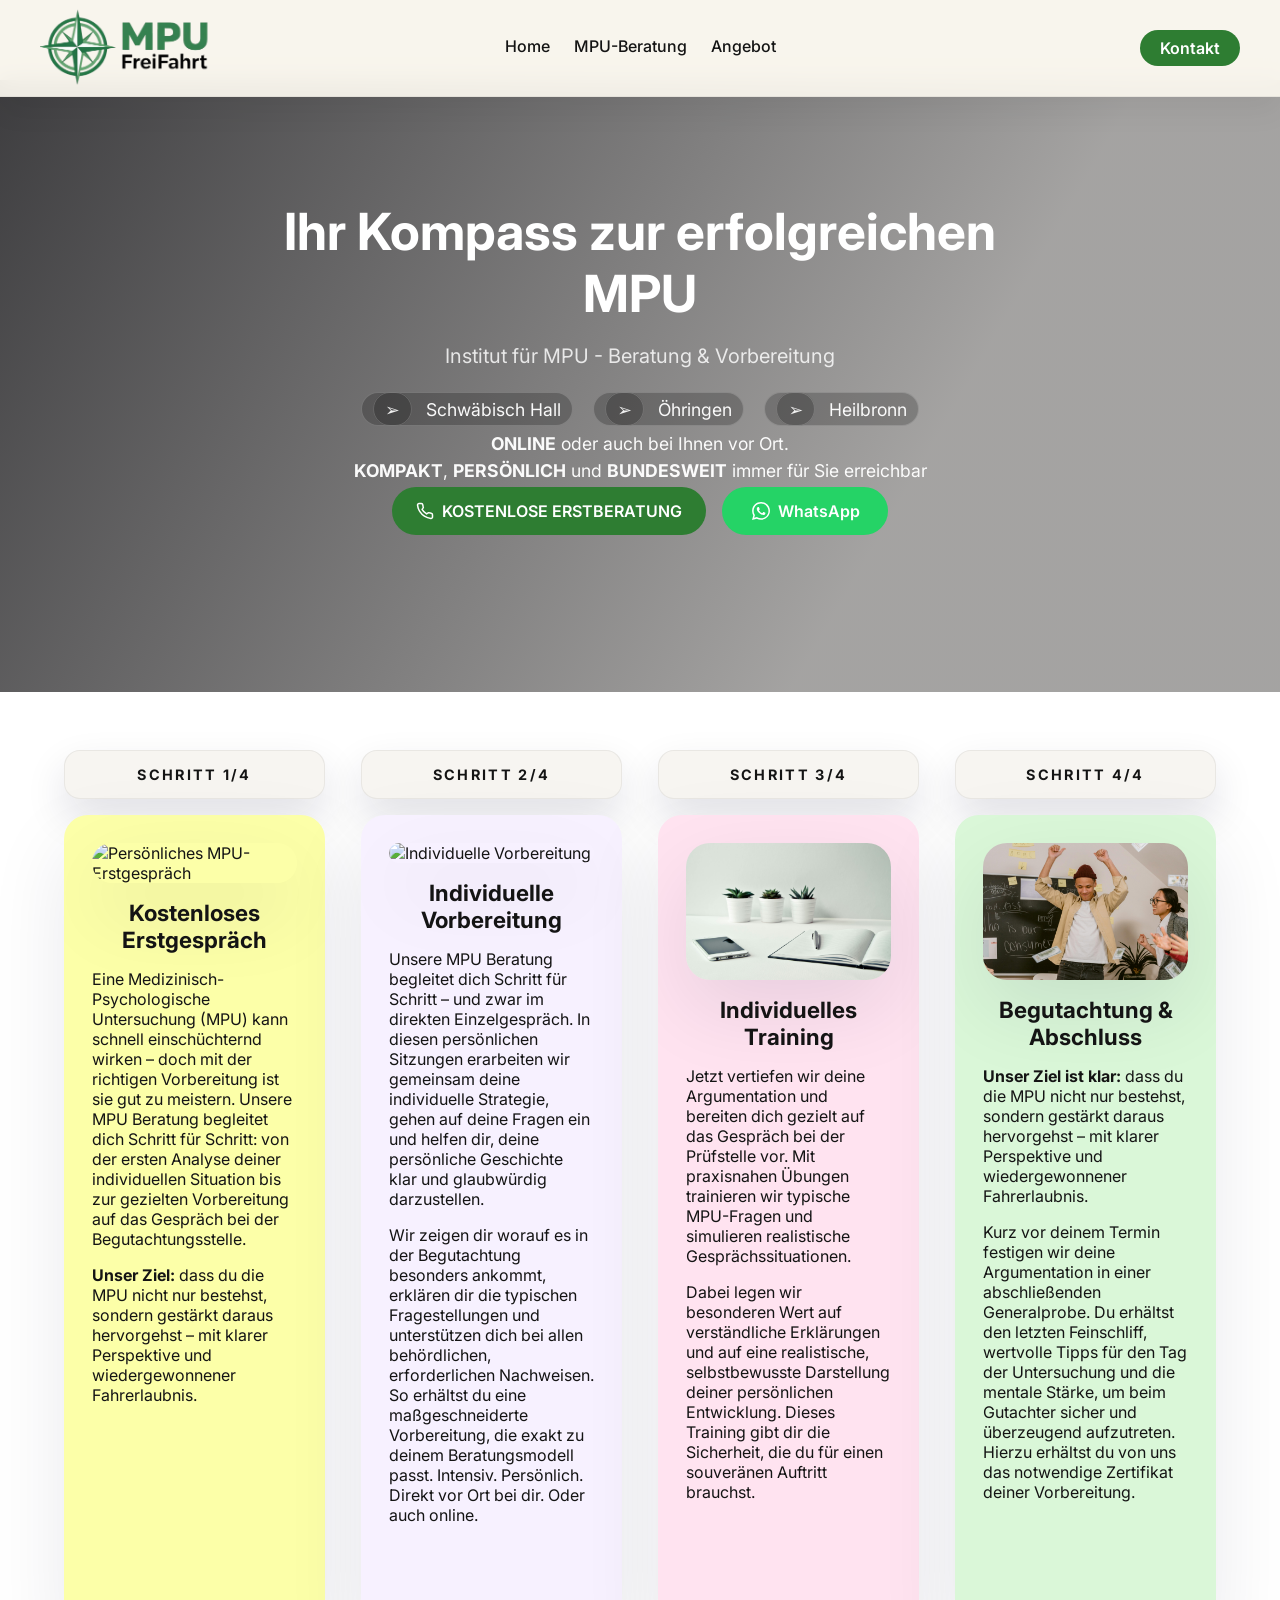
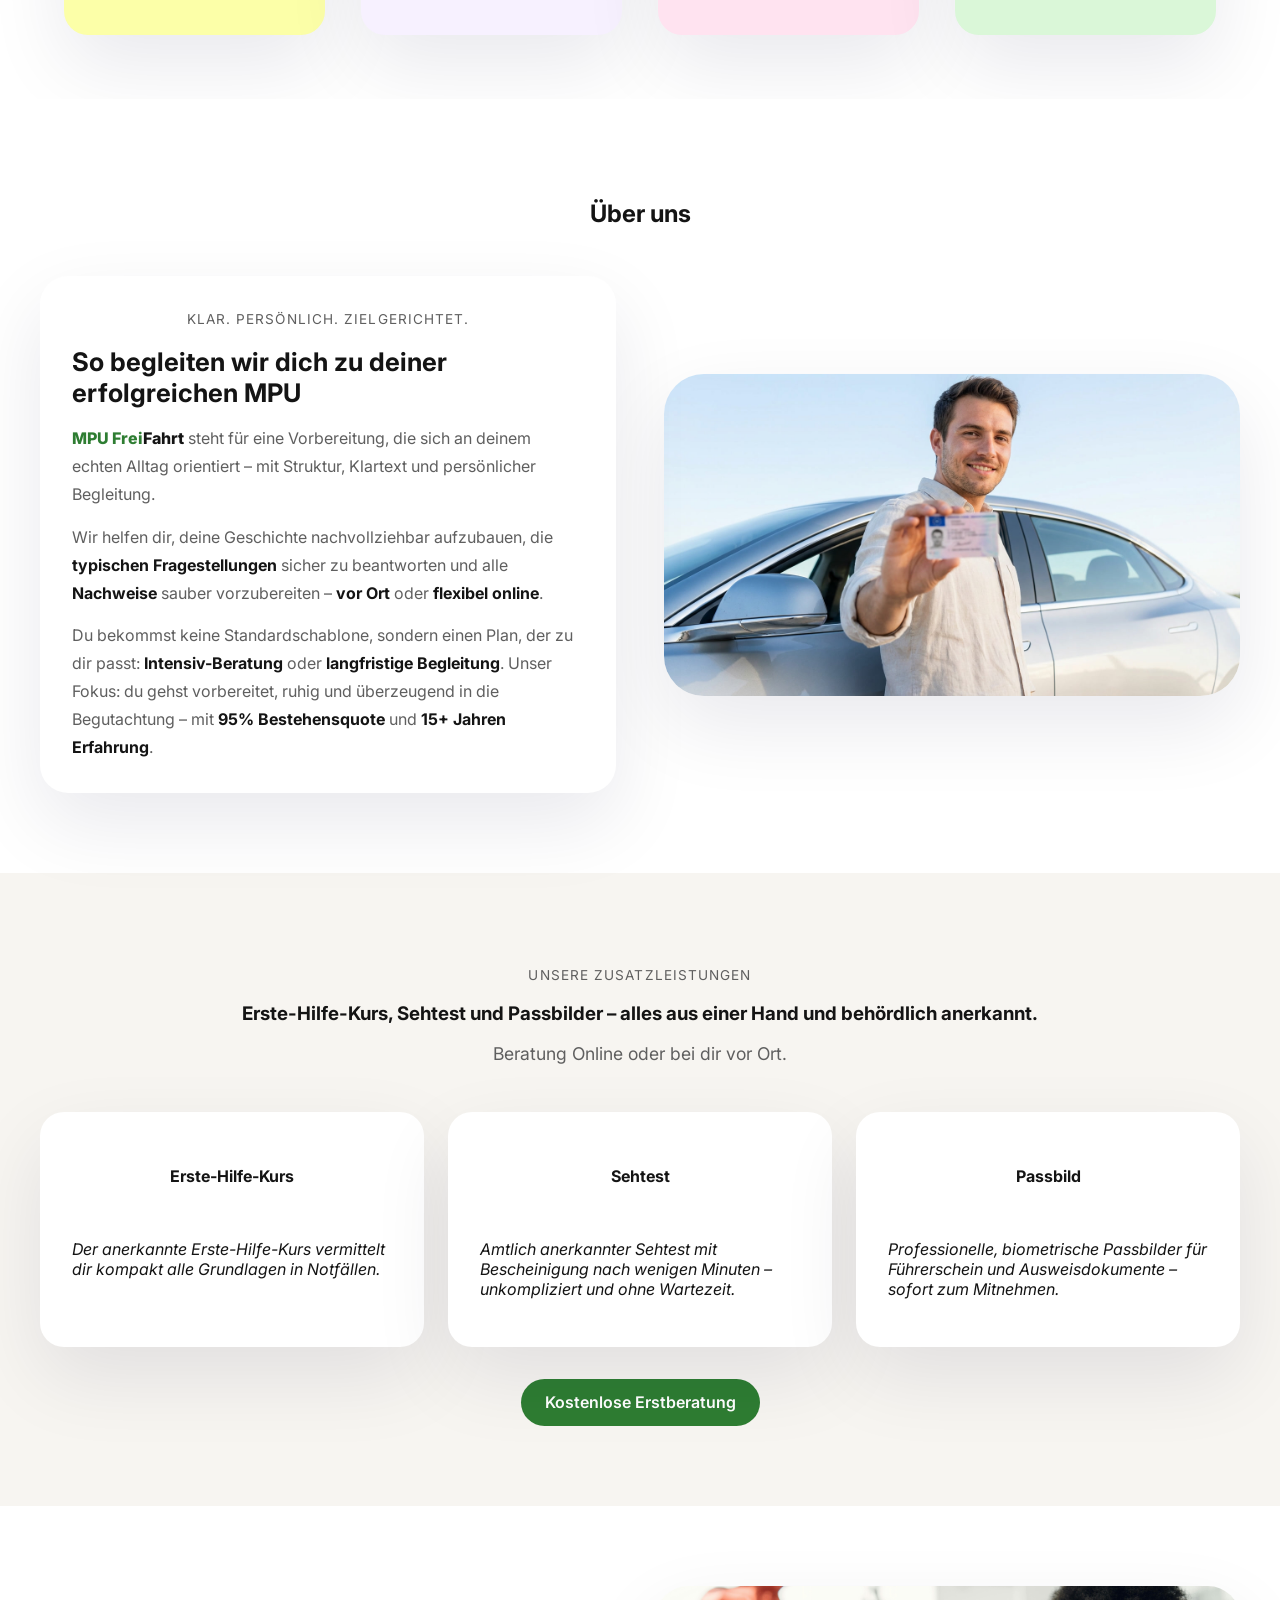
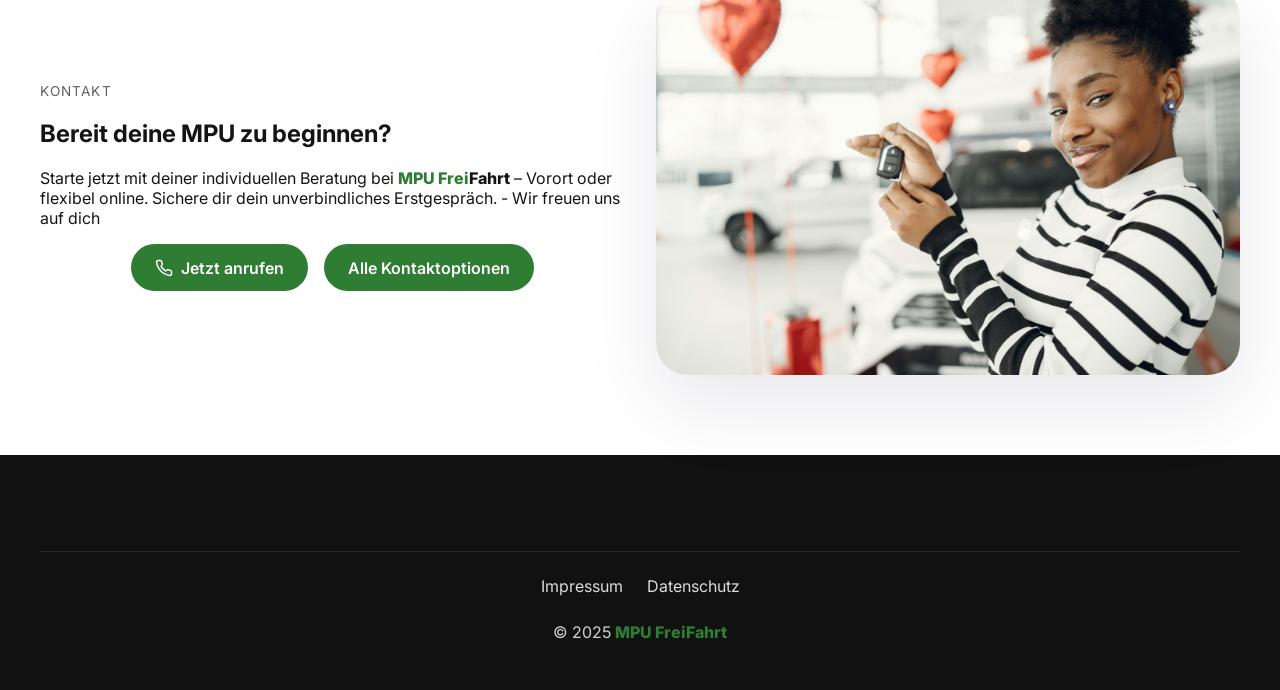
==== commit 3fb583ba: "Adjust hero location arrows and improve step spacing Re-add the ➢ marker without extra effects, rest" ====
--- a/index.html
+++ b/index.html
@@ -44,9 +44,9 @@
             <h1>Ihr Kompass zur erfolgreichen MPU</h1>
             <p class="lead">Institut für MPU - Beratung &amp; Vorbereitung</p>
             <p class="text-lg hero-locations">
-              <span>Schwäbisch Hall</span>
-              <span>Öhringen</span>
-              <span>Heilbronn</span>
+              <span><span class="loc-arrow" aria-hidden="true">➢</span> Schwäbisch Hall</span>
+              <span><span class="loc-arrow" aria-hidden="true">➢</span> Öhringen</span>
+              <span><span class="loc-arrow" aria-hidden="true">➢</span> Heilbronn</span>
             </p>
             <p class="text-lg hero-subcopy"><strong>ONLINE</strong> oder auch bei Ihnen vor Ort.</p>
             <p class="text-lg hero-subcopy"><strong>KOMPAKT</strong>, <strong>PERSÖNLICH</strong> und <strong>BUNDESWEIT</strong> immer für Sie erreichbar</p>
--- a/styles.css
+++ b/styles.css
@@ -373,6 +373,11 @@
   border: 1px solid rgba(255, 255, 255, 0.18);
 }
 
+.loc-arrow {
+  margin-right: 0.55rem;
+  opacity: 0.95;
+}
+
 .hero-content .text-lg {
   margin-top: 0.4rem;
   margin-bottom: 0.4rem;
@@ -451,6 +456,13 @@
 .steps {
   background: var(--bg-alt);
   padding: 3rem 0;
+}
+
+/* Desktop: give steps more room so nothing can overlap */
+@media (min-width: 901px) {
+  .steps {
+    padding-bottom: 7rem;
+  }
 }
 
 .steps .container {
@@ -1328,16 +1340,20 @@
     gap: 3.25rem;
   }
 
+  .step-wrap + .step-wrap {
+    margin-top: 1.25rem;
+  }
+
   .step-wrap {
     gap: 2rem;
   }
 
   .steps {
-    padding-bottom: 12rem;
+    padding-bottom: 6rem;
   }
 
   .consulting {
-    padding-top: 9rem;
+    padding-top: 5rem;
   }
 
   .service-grid {
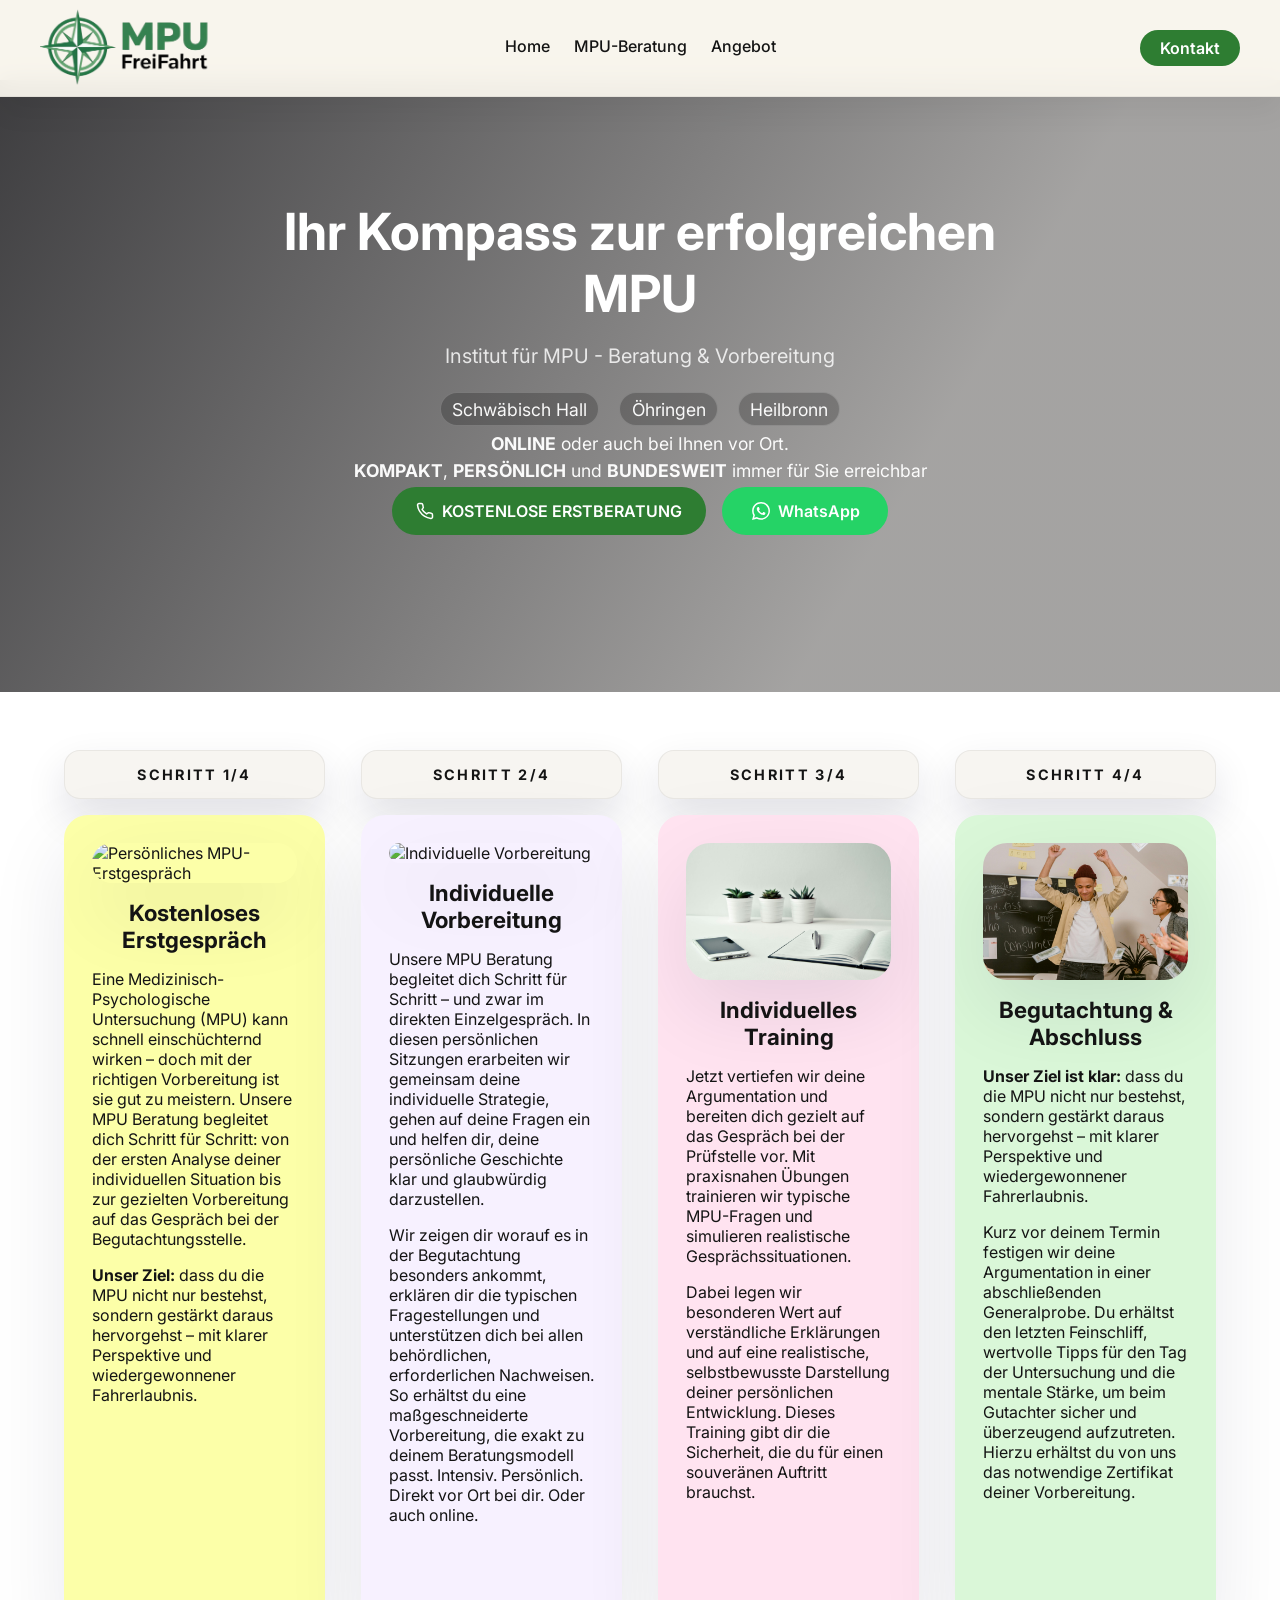
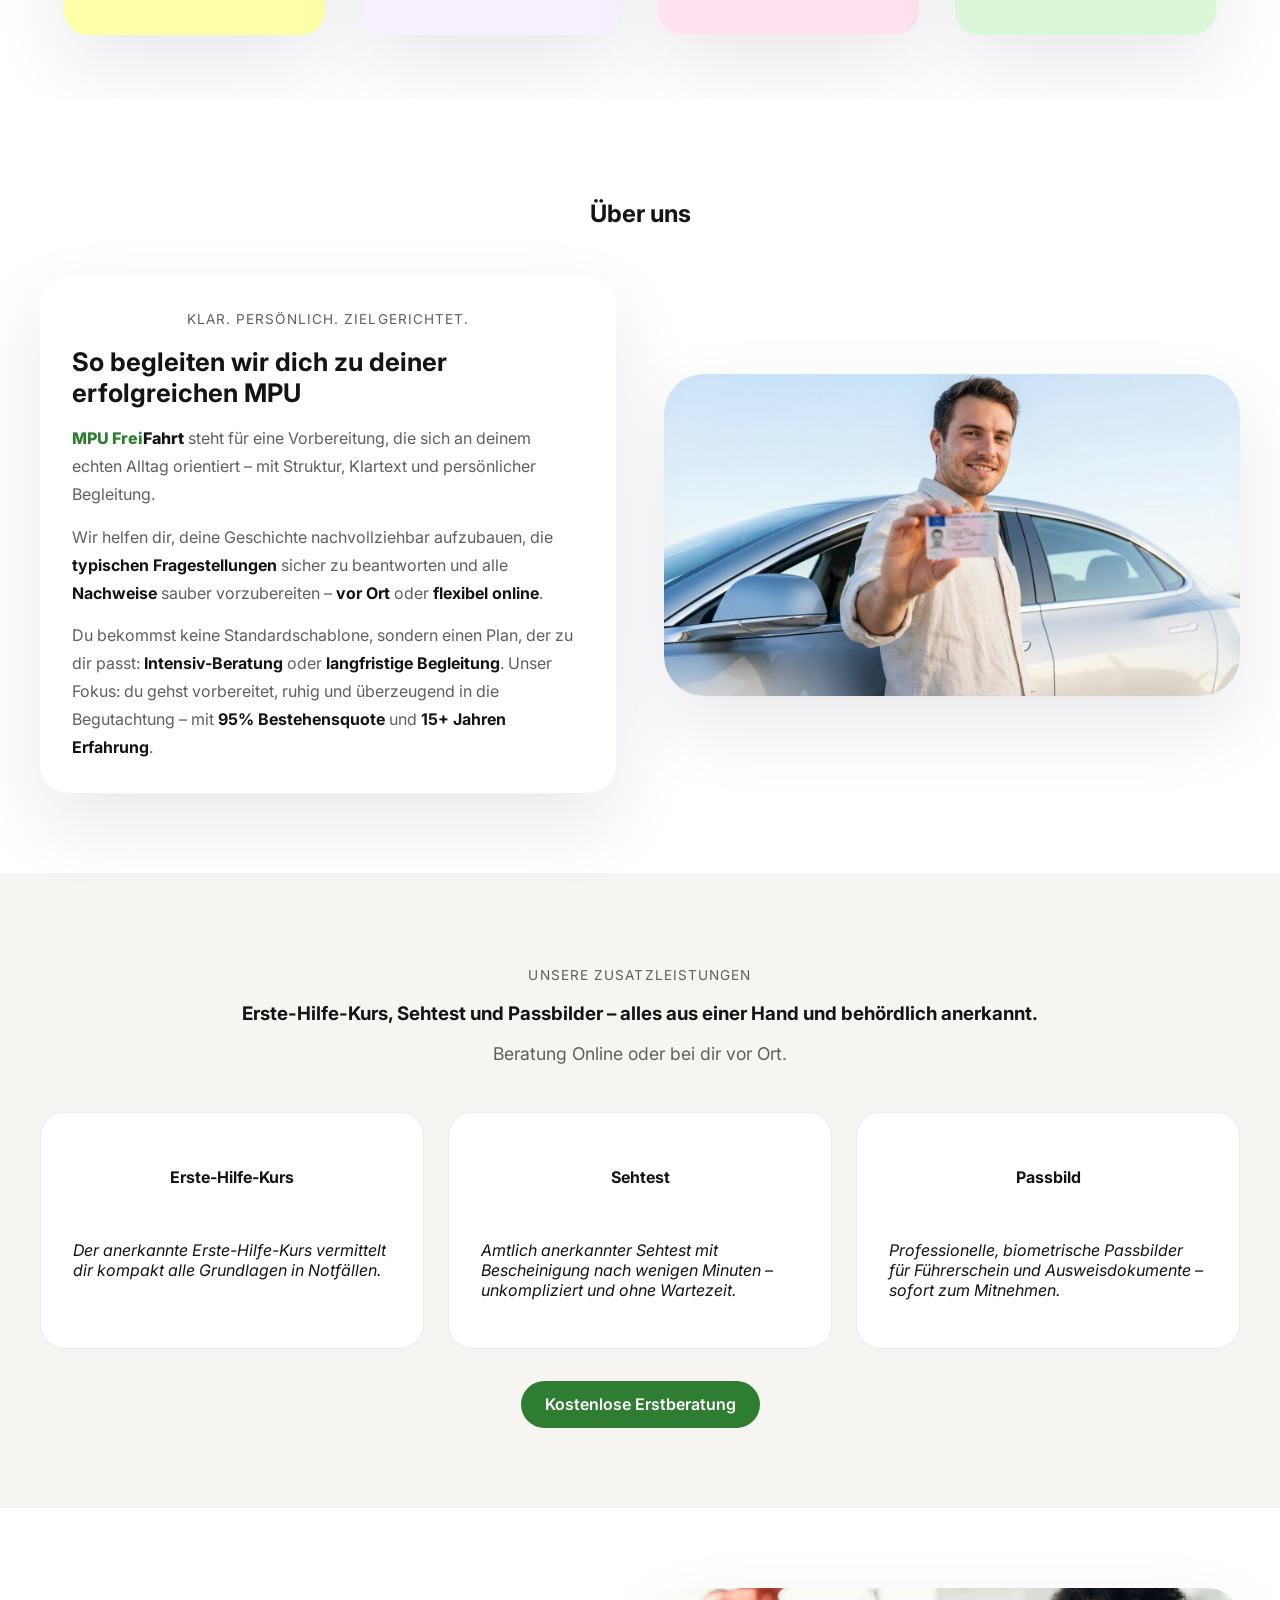
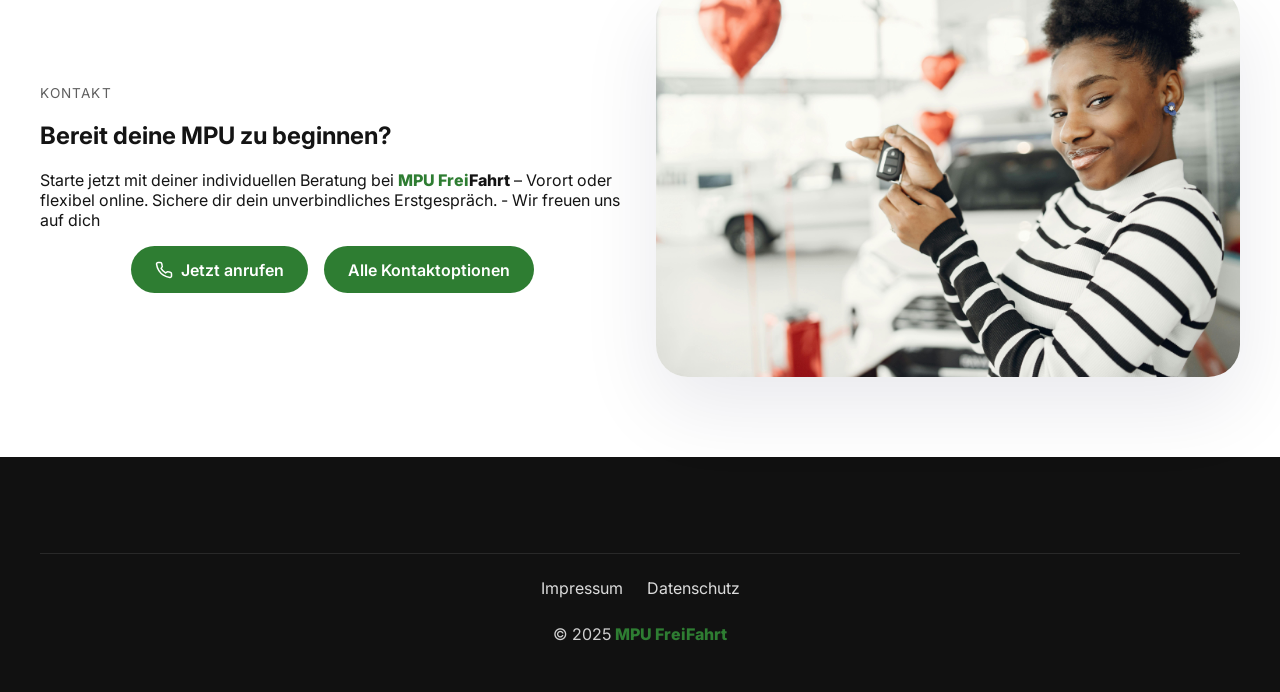
==== commit b401c82e: "Adjust hero locations and mobile step spacing strategy Remove the location arrow markers and rework " ====
--- a/index.html
+++ b/index.html
@@ -44,9 +44,9 @@
             <h1>Ihr Kompass zur erfolgreichen MPU</h1>
             <p class="lead">Institut für MPU - Beratung &amp; Vorbereitung</p>
             <p class="text-lg hero-locations">
-              <span><span class="loc-arrow" aria-hidden="true">➢</span> Schwäbisch Hall</span>
-              <span><span class="loc-arrow" aria-hidden="true">➢</span> Öhringen</span>
-              <span><span class="loc-arrow" aria-hidden="true">➢</span> Heilbronn</span>
+              <span>Schwäbisch Hall</span>
+              <span>Öhringen</span>
+              <span>Heilbronn</span>
             </p>
             <p class="text-lg hero-subcopy"><strong>ONLINE</strong> oder auch bei Ihnen vor Ort.</p>
             <p class="text-lg hero-subcopy"><strong>KOMPAKT</strong>, <strong>PERSÖNLICH</strong> und <strong>BUNDESWEIT</strong> immer für Sie erreichbar</p>
--- a/styles.css
+++ b/styles.css
@@ -373,11 +373,6 @@
   border: 1px solid rgba(255, 255, 255, 0.18);
 }
 
-.loc-arrow {
-  margin-right: 0.55rem;
-  opacity: 0.95;
-}
-
 .hero-content .text-lg {
   margin-top: 0.4rem;
   margin-bottom: 0.4rem;
@@ -889,7 +884,8 @@
   padding: 2rem;
   background: #fff;
   border-radius: 24px;
-  box-shadow: var(--shadow);
+  box-shadow: none;
+  border: 1px solid rgba(0, 0, 0, 0.08);
   display: flex;
   flex-direction: column;
   gap: 1rem;
@@ -899,15 +895,7 @@
 }
 
 .service-card::before {
-  content: "";
-  position: absolute;
-  inset: 12%;
-  border-radius: 24px;
-  background: radial-gradient(circle at top, rgba(46, 125, 50, 0.14), transparent 60%);
-  opacity: 0;
-  transform: translateY(18%);
-  transition: opacity 0.35s ease, transform 0.35s ease;
-  pointer-events: none;
+  content: none;
 }
 
 .service-card:hover {
@@ -916,8 +904,7 @@
 }
 
 .service-card:hover::before {
-  opacity: 1;
-  transform: translateY(0);
+  opacity: 0;
 }
 
 .service-card > * {
@@ -1337,15 +1324,16 @@
   .steps-grid {
     display: grid;
     grid-template-columns: 1fr;
-    gap: 3.25rem;
-  }
-
-  .step-wrap + .step-wrap {
-    margin-top: 1.25rem;
+    gap: 0;
   }
 
   .step-wrap {
-    gap: 2rem;
+    gap: 1rem; /* keep badge->card spacing tight like desktop */
+    margin-bottom: 3rem; /* increase spacing BETWEEN bubbles */
+  }
+
+  .step-wrap:last-child {
+    margin-bottom: 0;
   }
 
   .steps {
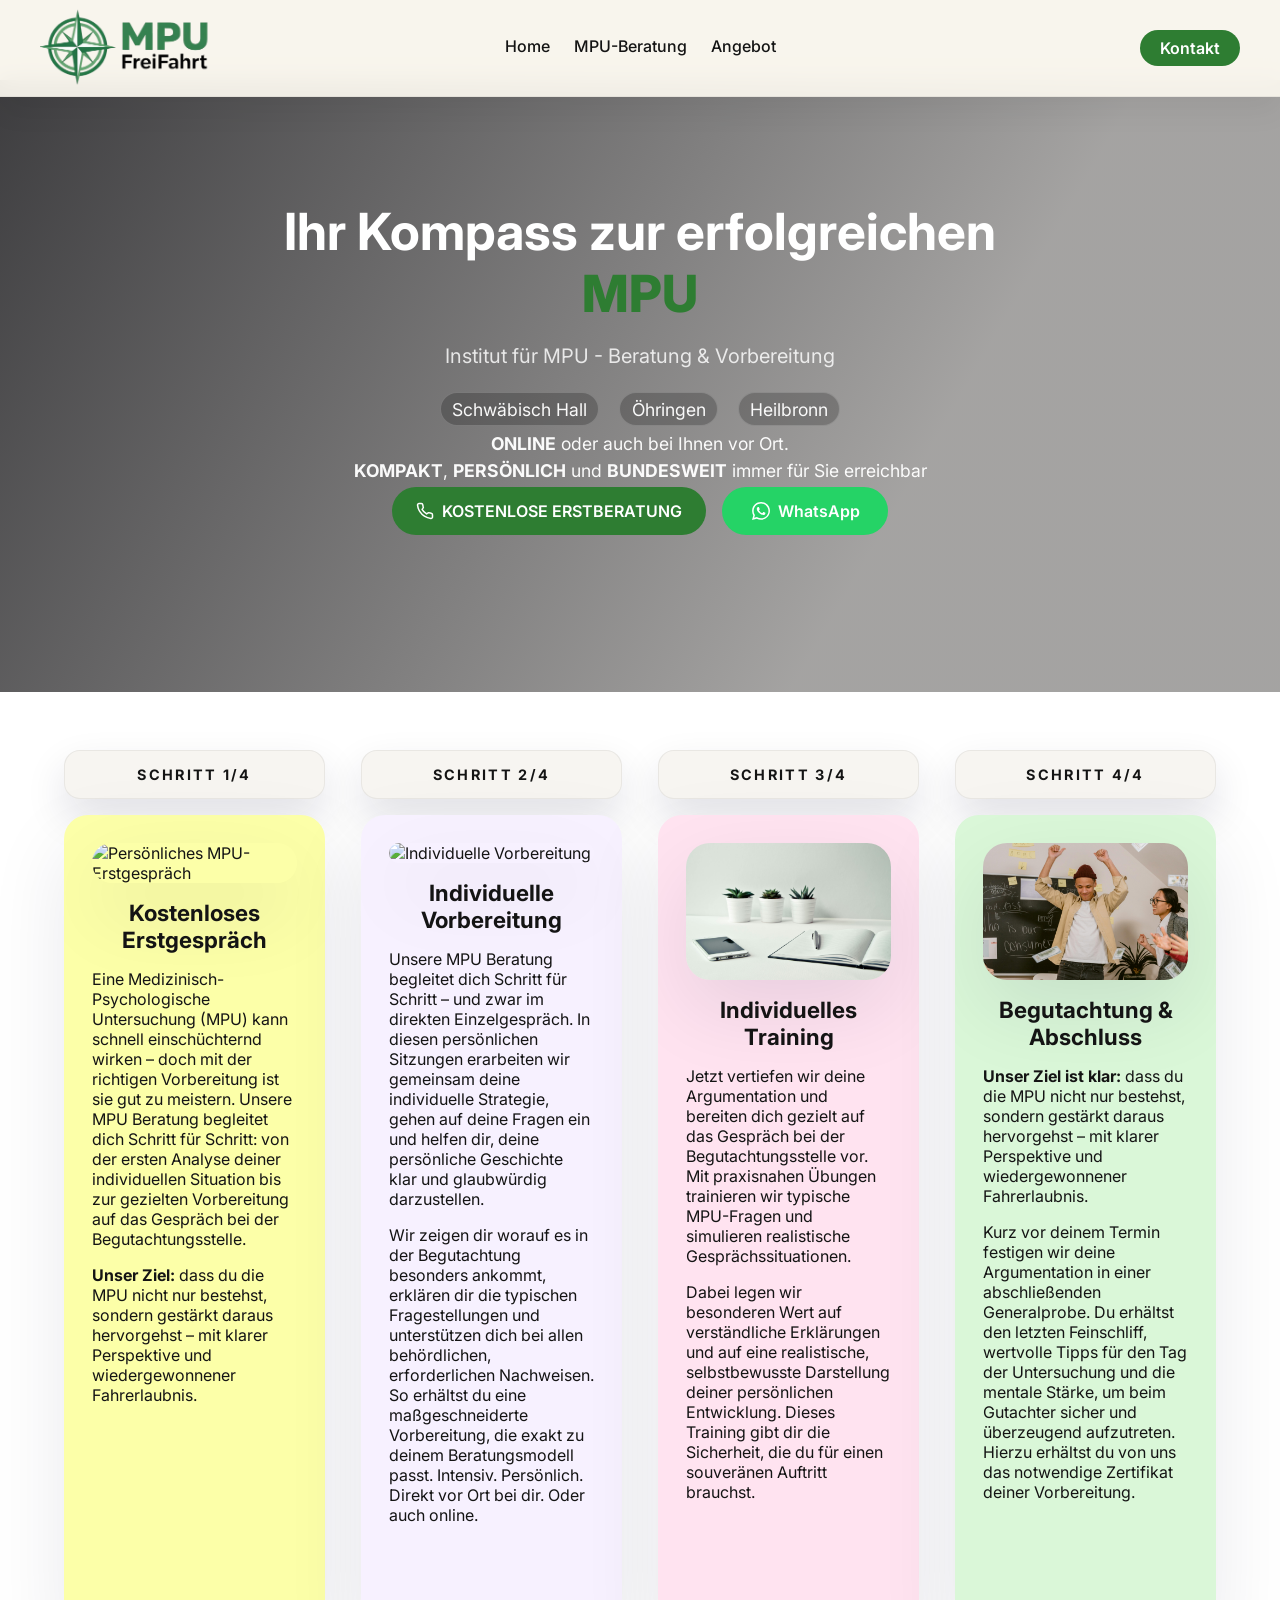
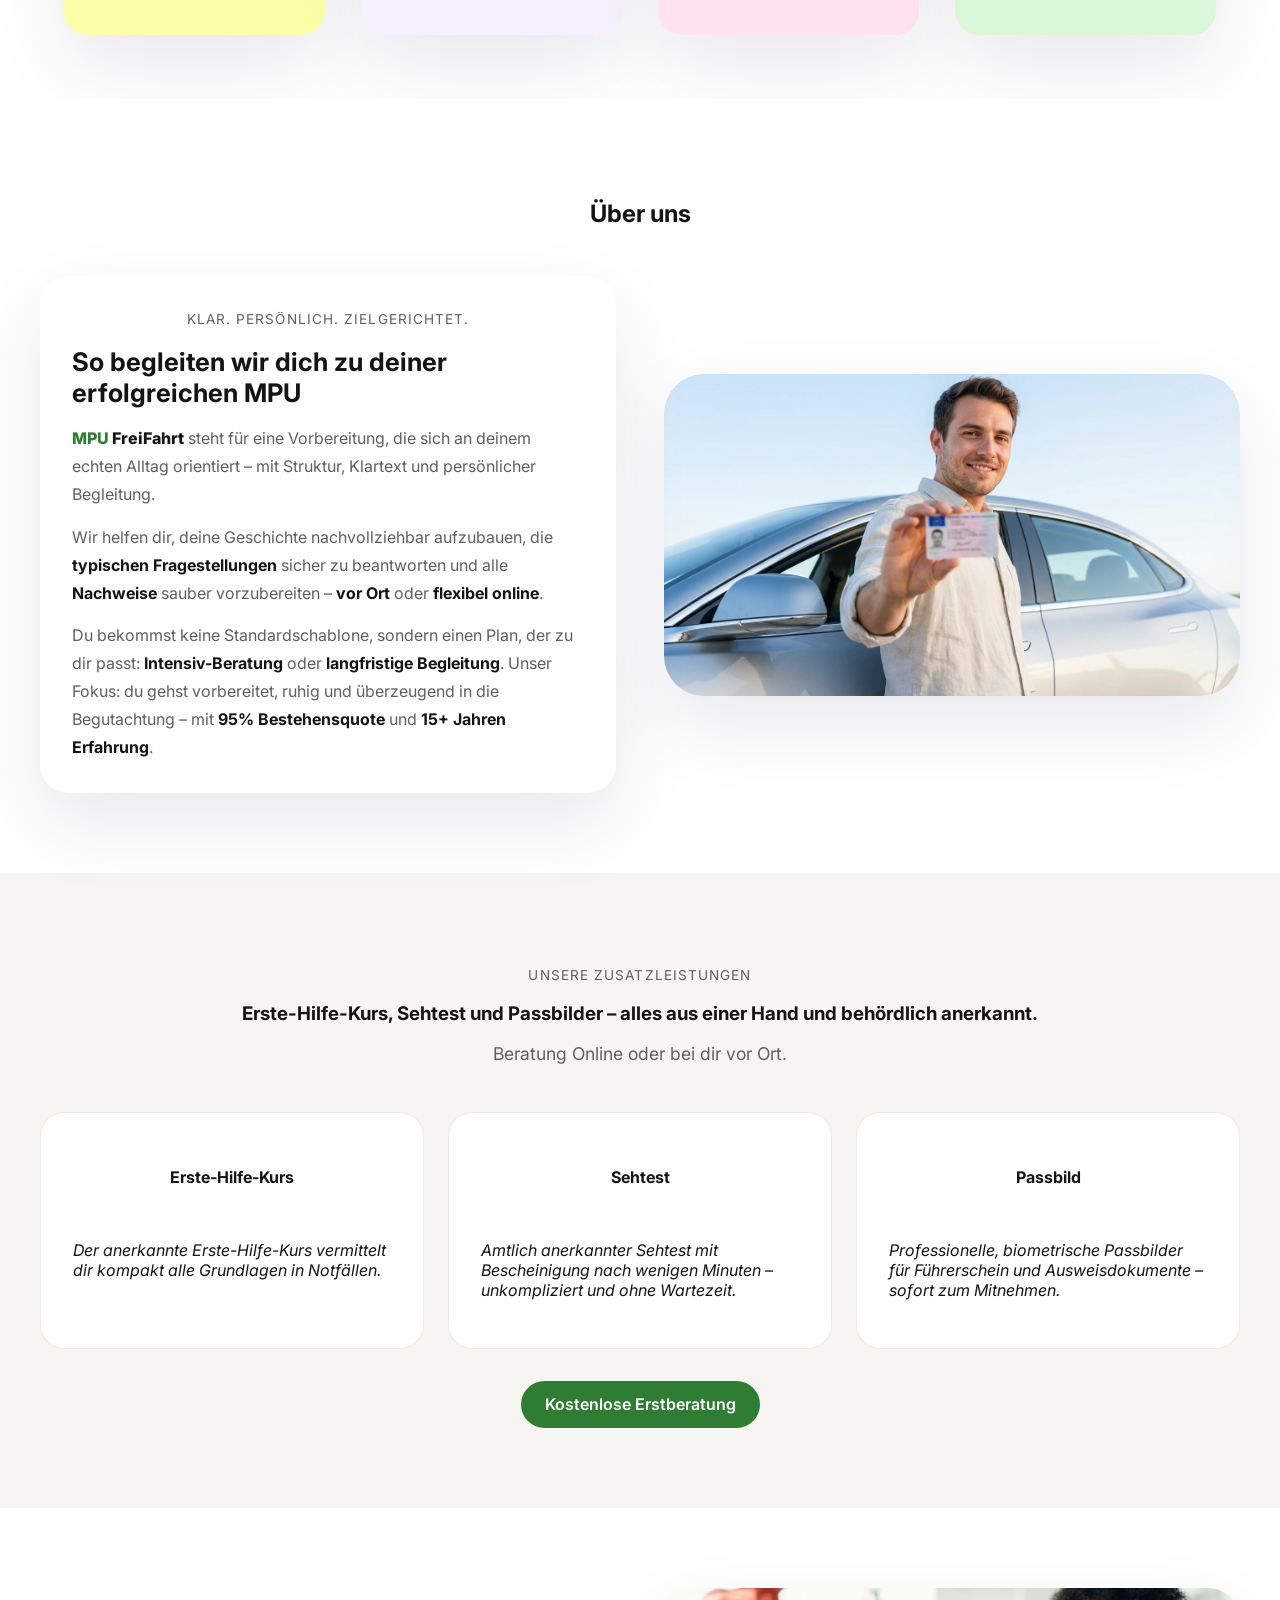
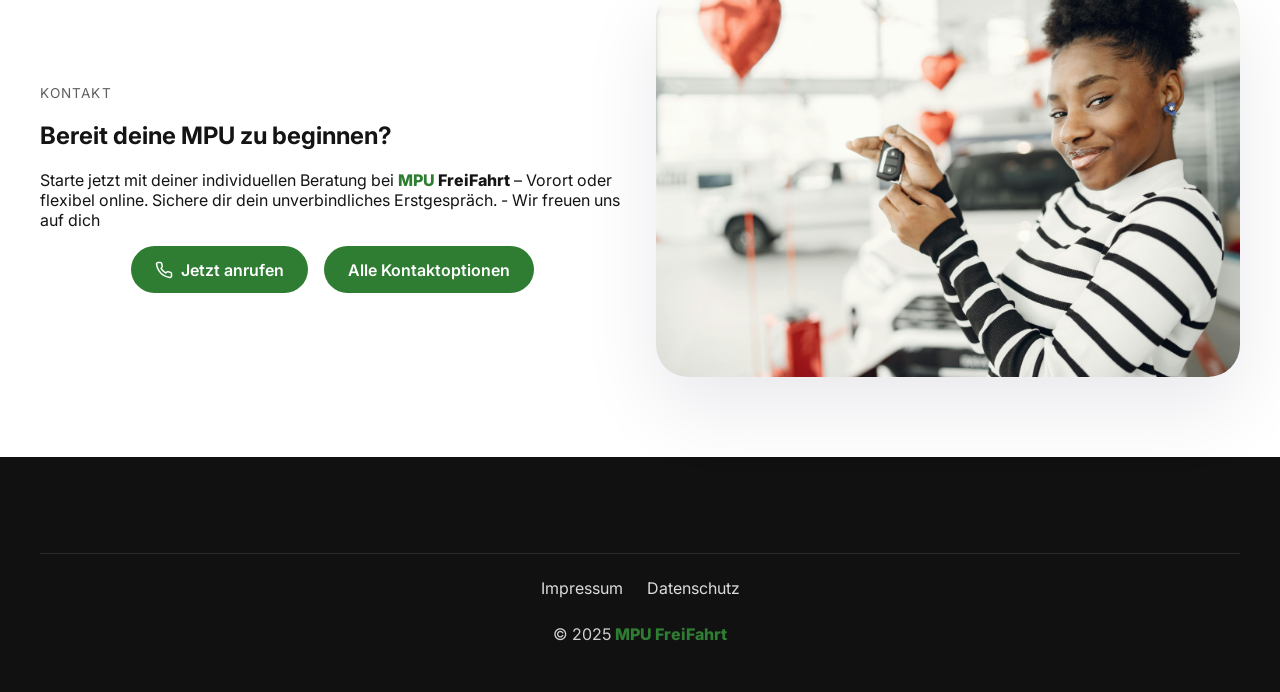
==== commit cc295794: "Update brand split and replace Prüfstelle wording Switch brand styling to "MPU" (green) + "FreiFahrt" ====
--- a/index.html
+++ b/index.html
@@ -41,7 +41,7 @@
       <section class="hero" id="hero">
         <div class="container hero-layout">
           <div class="hero-content">
-            <h1>Ihr Kompass zur erfolgreichen MPU</h1>
+            <h1>Ihr Kompass zur erfolgreichen <span class="brand-mark"><span class="brand-green">MPU</span></span></h1>
             <p class="lead">Institut für MPU - Beratung &amp; Vorbereitung</p>
             <p class="text-lg hero-locations">
               <span>Schwäbisch Hall</span>
@@ -107,7 +107,7 @@
                 </div>
                 <div class="panel-content">
                   <h2>Individuelles Training</h2>
-                  <p>Jetzt vertiefen wir deine Argumentation und bereiten dich gezielt auf das Gespräch bei der Prüfstelle vor. Mit praxisnahen Übungen trainieren wir typische MPU-Fragen und simulieren realistische Gesprächssituationen.</p>
+                  <p>Jetzt vertiefen wir deine Argumentation und bereiten dich gezielt auf das Gespräch bei der Begutachtungsstelle vor. Mit praxisnahen Übungen trainieren wir typische MPU-Fragen und simulieren realistische Gesprächssituationen.</p>
                   <p>Dabei legen wir besonderen Wert auf verständliche Erklärungen und auf eine realistische, selbstbewusste Darstellung deiner persönlichen Entwicklung. Dieses Training gibt dir die Sicherheit, die du für einen souveränen Auftritt brauchst.</p>
                 </div>
               </article>
@@ -139,7 +139,7 @@
             <div class="about-copy about-bubble">
               <p class="about-kicker">Klar. Persönlich. Zielgerichtet.</p>
               <h3>So begleiten wir dich zu deiner erfolgreichen MPU</h3>
-              <p><span class="brand-mark"><span class="brand-green">MPU Frei</span><span class="brand-black">Fahrt</span></span> steht für eine Vorbereitung, die sich an deinem echten Alltag orientiert – mit Struktur, Klartext und persönlicher Begleitung.</p>
+              <p><span class="brand-mark"><span class="brand-green">MPU</span> <span class="brand-black">FreiFahrt</span></span> steht für eine Vorbereitung, die sich an deinem echten Alltag orientiert – mit Struktur, Klartext und persönlicher Begleitung.</p>
               <p>Wir helfen dir, deine Geschichte nachvollziehbar aufzubauen, die <strong>typischen Fragestellungen</strong> sicher zu beantworten und alle <strong>Nachweise</strong> sauber vorzubereiten – <strong>vor Ort</strong> oder <strong>flexibel online</strong>.</p>
               <p>Du bekommst keine Standardschablone, sondern einen Plan, der zu dir passt: <strong>Intensiv-Beratung</strong> oder <strong>langfristige Begleitung</strong>. Unser Fokus: du gehst vorbereitet, ruhig und überzeugend in die Begutachtung – mit <strong>95% Bestehensquote</strong> und <strong>15+ Jahren Erfahrung</strong>.</p>
             </div>
@@ -182,7 +182,7 @@
           <div>
             <p class="eyebrow">Kontakt</p>
             <h2>Bereit deine MPU zu beginnen?</h2>
-            <p>Starte jetzt mit deiner individuellen Beratung bei <span class="brand-mark"><span class="brand-green">MPU Frei</span><span class="brand-black">Fahrt</span></span> – Vorort oder flexibel online. Sichere dir dein unverbindliches Erstgespräch. - Wir freuen uns auf dich</p>
+            <p>Starte jetzt mit deiner individuellen Beratung bei <span class="brand-mark"><span class="brand-green">MPU</span> <span class="brand-black">FreiFahrt</span></span> – Vorort oder flexibel online. Sichere dir dein unverbindliches Erstgespräch. - Wir freuen uns auf dich</p>
             <div class="button-group">
               <a class="btn btn-primary" href="tel:+491782873123">
                 <svg class="icon icon-stroke" viewBox="0 0 24 24" aria-hidden="true" focusable="false">
@@ -206,7 +206,7 @@
           <a href="impressum.html">Impressum</a>
           <a href="datenschutz.html">Datenschutz</a>
         </nav>
-        <p>© 2025 <span class="brand-mark"><span class="brand-green">MPU Frei</span><span class="brand-black">Fahrt</span></span></p>
+        <p>© 2025 <span class="brand-mark"><span class="brand-green">MPU</span> <span class="brand-black">FreiFahrt</span></span></p>
       </div>
     </footer>
   </div>
--- a/styles.css
+++ b/styles.css
@@ -1329,11 +1329,12 @@
 
   .step-wrap {
     gap: 1rem; /* keep badge->card spacing tight like desktop */
-    margin-bottom: 3rem; /* increase spacing BETWEEN bubbles */
-  }
-
-  .step-wrap:last-child {
     margin-bottom: 0;
+  }
+
+  /* Ensure clear spacing BEFORE each next badge (prevents sticking) */
+  .step-wrap + .step-wrap {
+    padding-top: 4.5rem;
   }
 
   .steps {
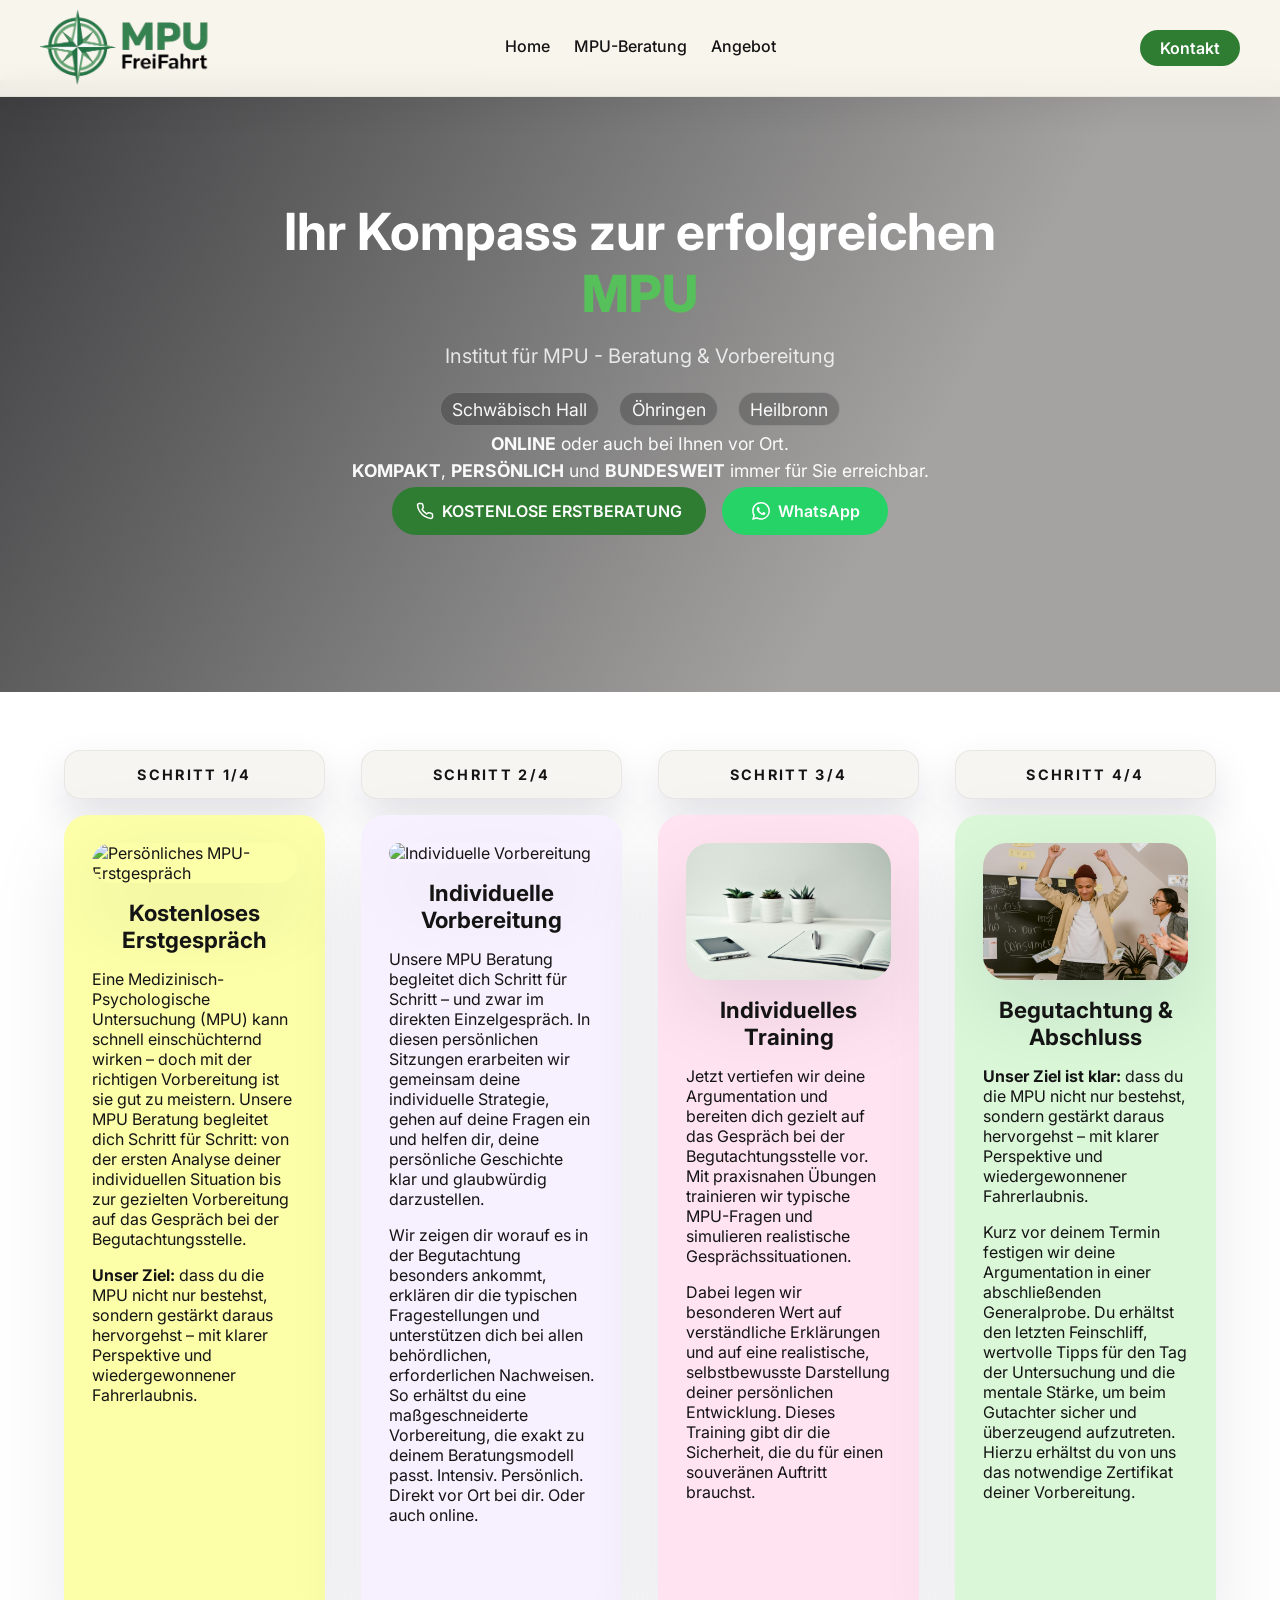
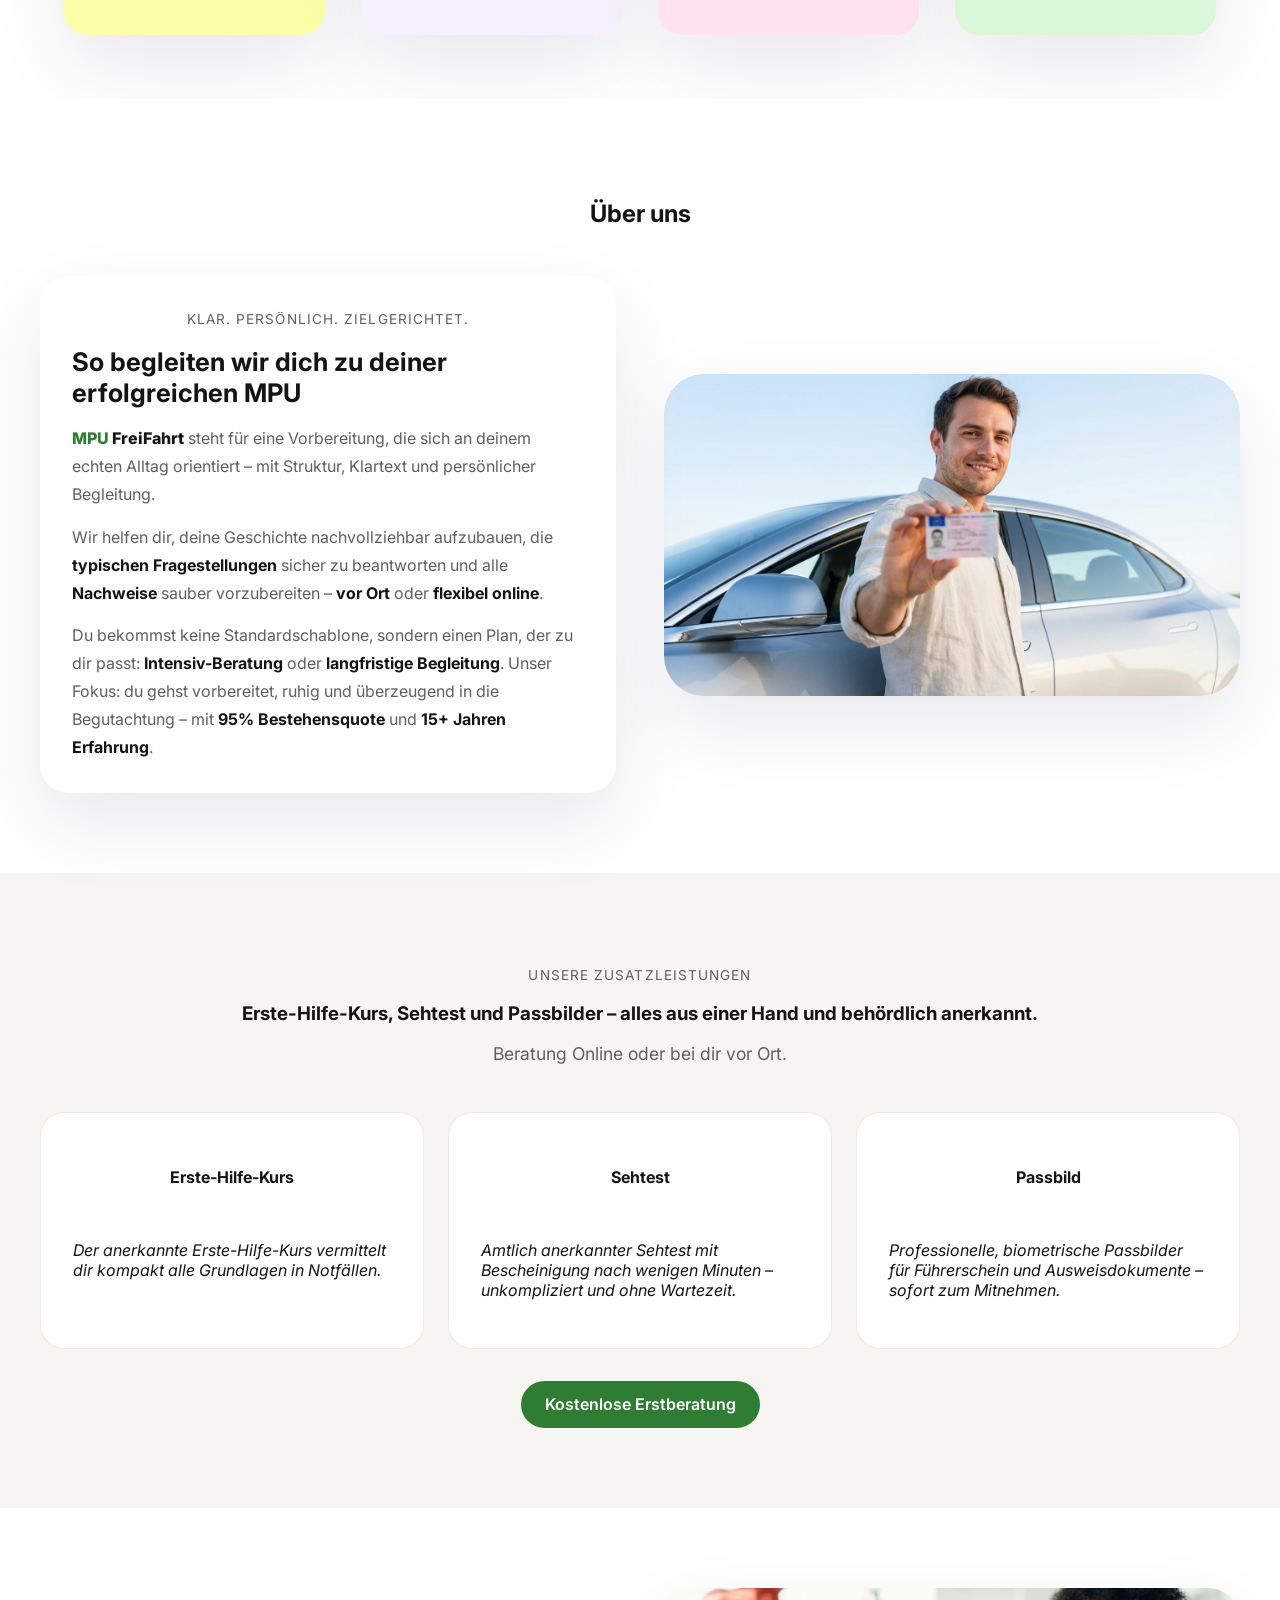
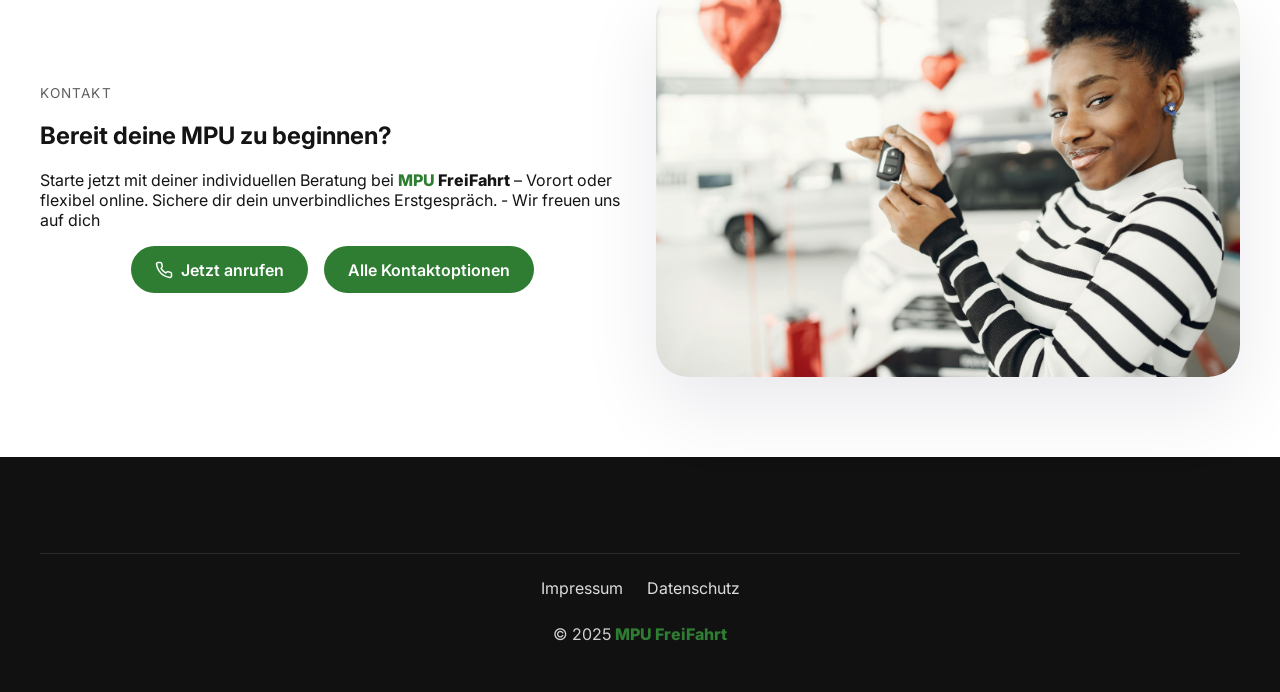
==== commit e0f252d2: "Fix: Add period to hero subcopy text Co-authored-by: jakisabasch7 <jakisabasch7@gmail.com>" ====
--- a/index.html
+++ b/index.html
@@ -49,7 +49,7 @@
               <span>Heilbronn</span>
             </p>
             <p class="text-lg hero-subcopy"><strong>ONLINE</strong> oder auch bei Ihnen vor Ort.</p>
-            <p class="text-lg hero-subcopy"><strong>KOMPAKT</strong>, <strong>PERSÖNLICH</strong> und <strong>BUNDESWEIT</strong> immer für Sie erreichbar</p>
+            <p class="text-lg hero-subcopy"><strong>KOMPAKT</strong>, <strong>PERSÖNLICH</strong> und <strong>BUNDESWEIT</strong> immer für Sie erreichbar.</p>
             <div class="hero-cta">
               <div class="button-group">
               <a class="btn btn-primary" href="kontakt.html">
--- a/styles.css
+++ b/styles.css
@@ -5,6 +5,7 @@
   --text-muted: #5f5f5f;
   --primary: #2e7d32;
   --primary-dark: #1b5e20;
+  --primary-light: #56c15b;
   --blue: #4d65ff;
   --blue-dark: #394de0;
   --yellow: #fcffa8;
@@ -52,6 +53,10 @@
 
 .brand-mark .brand-green {
   color: var(--primary);
+}
+
+.hero .brand-mark .brand-green {
+  color: var(--primary-light);
 }
 
 .brand-mark .brand-black {
@@ -233,13 +238,14 @@
 }
 
 .btn-email {
-  background: var(--blue);
+  /* slightly bluish green: lighter than phone, darker than WhatsApp */
+  background: #2aa35e;
   color: #fff;
   border: none;
 }
 
 .btn-email:hover {
-  background: var(--blue-dark);
+  background: #238e52;
 }
 
 .btn-sm {
@@ -1278,6 +1284,37 @@
   outline-offset: 3px;
 }
 
+.kontakt-page .service-hero h1 {
+  line-height: 1.05;
+}
+
+.scroll-hint {
+  display: none;
+}
+
+@media (max-width: 600px) {
+  .kontakt-page .service-hero h1 {
+    font-size: clamp(2.2rem, 8vw, 2.8rem);
+  }
+
+  .scroll-hint {
+    margin: 1.25rem 0 0;
+    text-align: center;
+    color: var(--text-muted);
+    font-weight: 600;
+    letter-spacing: 0.02em;
+  }
+
+  .scroll-hint {
+    animation: hintBounce 1.6s ease-in-out infinite;
+  }
+
+  @keyframes hintBounce {
+    0%, 100% { transform: translateY(0); opacity: 0.85; }
+    50% { transform: translateY(6px); opacity: 1; }
+  }
+}
+
 /* Touch devices: avoid sticky hover while keeping desktop animations */
 @media (hover: none) {
   .step-wrap:hover {
@@ -1312,6 +1349,23 @@
 }
 
 @media (max-width: 600px) {
+  .hero-locations {
+    gap: 0.5rem;
+  }
+
+  .hero-locations span {
+    font-size: 0.9rem;
+    padding: 0.28rem 0.55rem;
+  }
+
+  .scroll-hint {
+    display: block;
+  }
+
+  .kontakt-page .service-hero h1 {
+    text-align: center;
+  }
+
   .button-group {
     flex-direction: column;
     width: 100%;
@@ -1327,6 +1381,11 @@
     gap: 0;
   }
 
+  .steps {
+    padding-top: 0.75rem;
+    padding-bottom: 6rem;
+  }
+
   .step-wrap {
     gap: 1rem; /* keep badge->card spacing tight like desktop */
     margin-bottom: 0;
@@ -1335,10 +1394,6 @@
   /* Ensure clear spacing BEFORE each next badge (prevents sticking) */
   .step-wrap + .step-wrap {
     padding-top: 4.5rem;
-  }
-
-  .steps {
-    padding-bottom: 6rem;
   }
 
   .consulting {
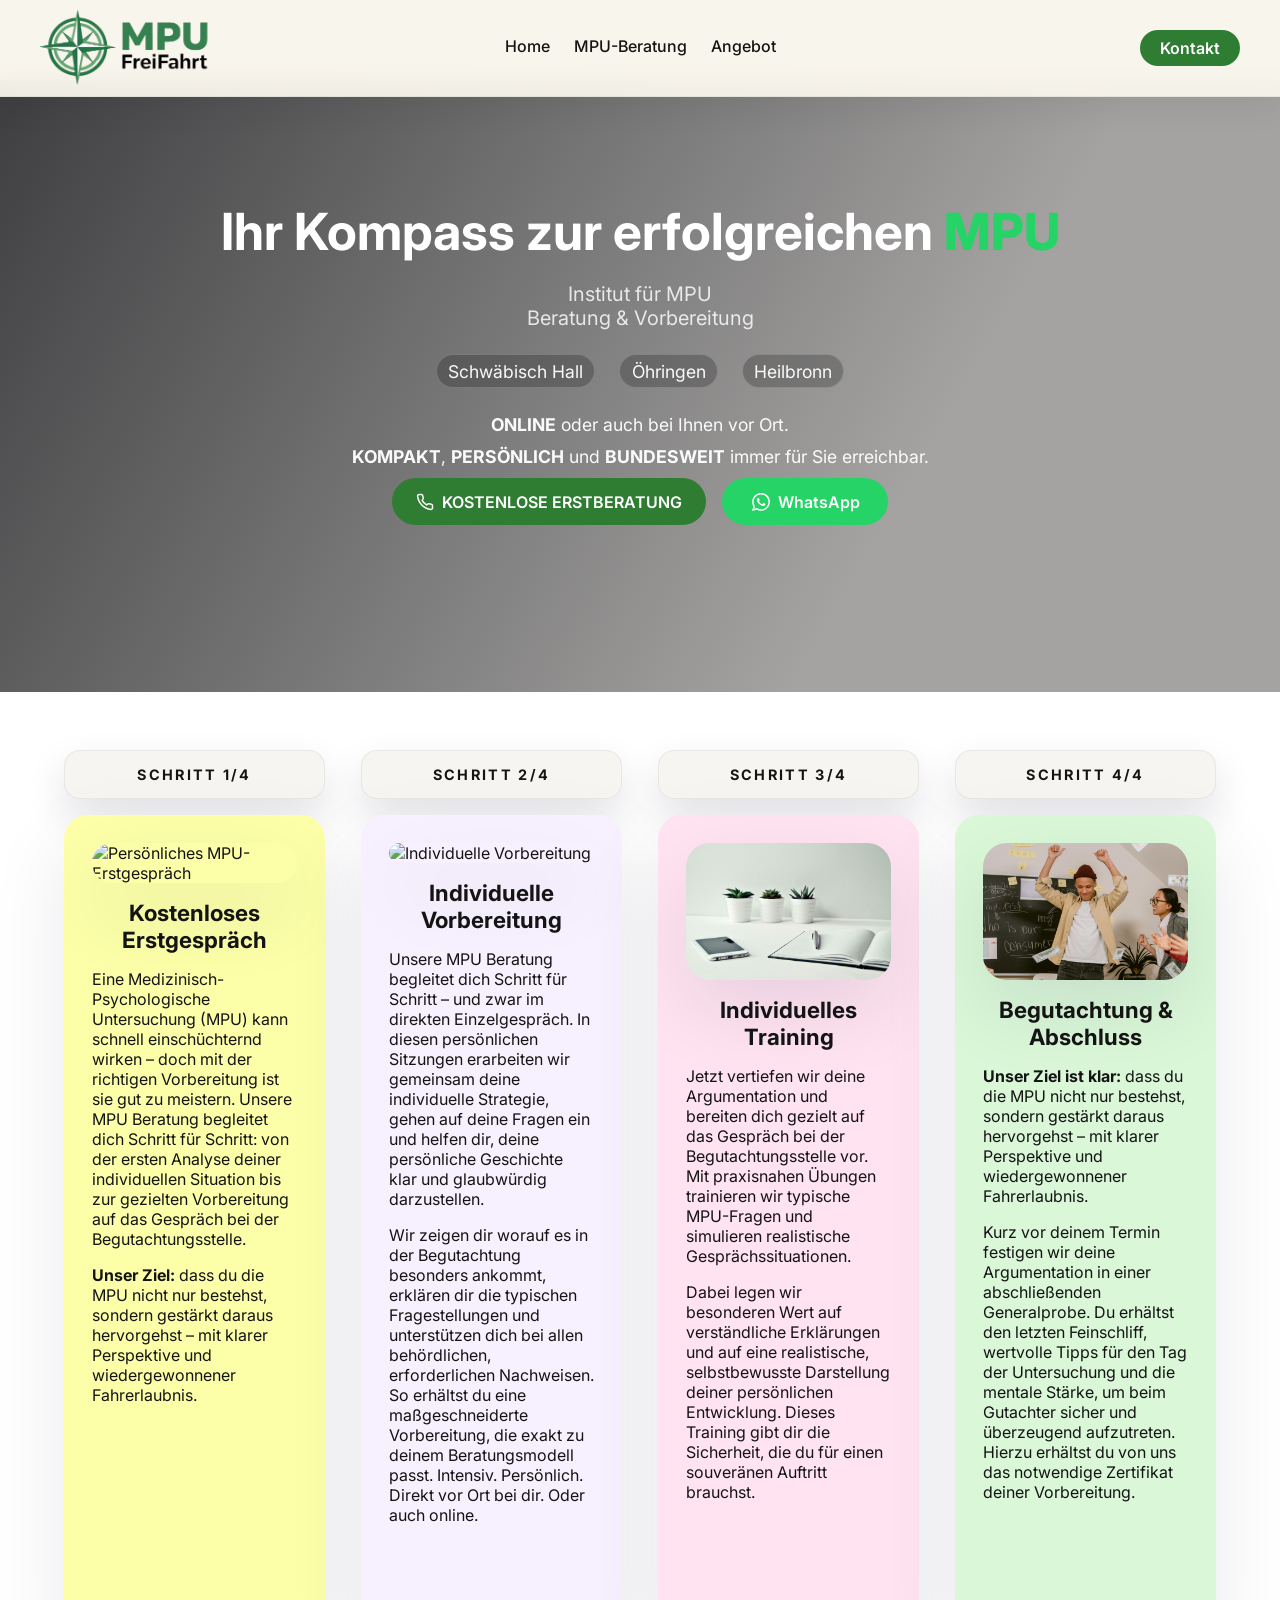
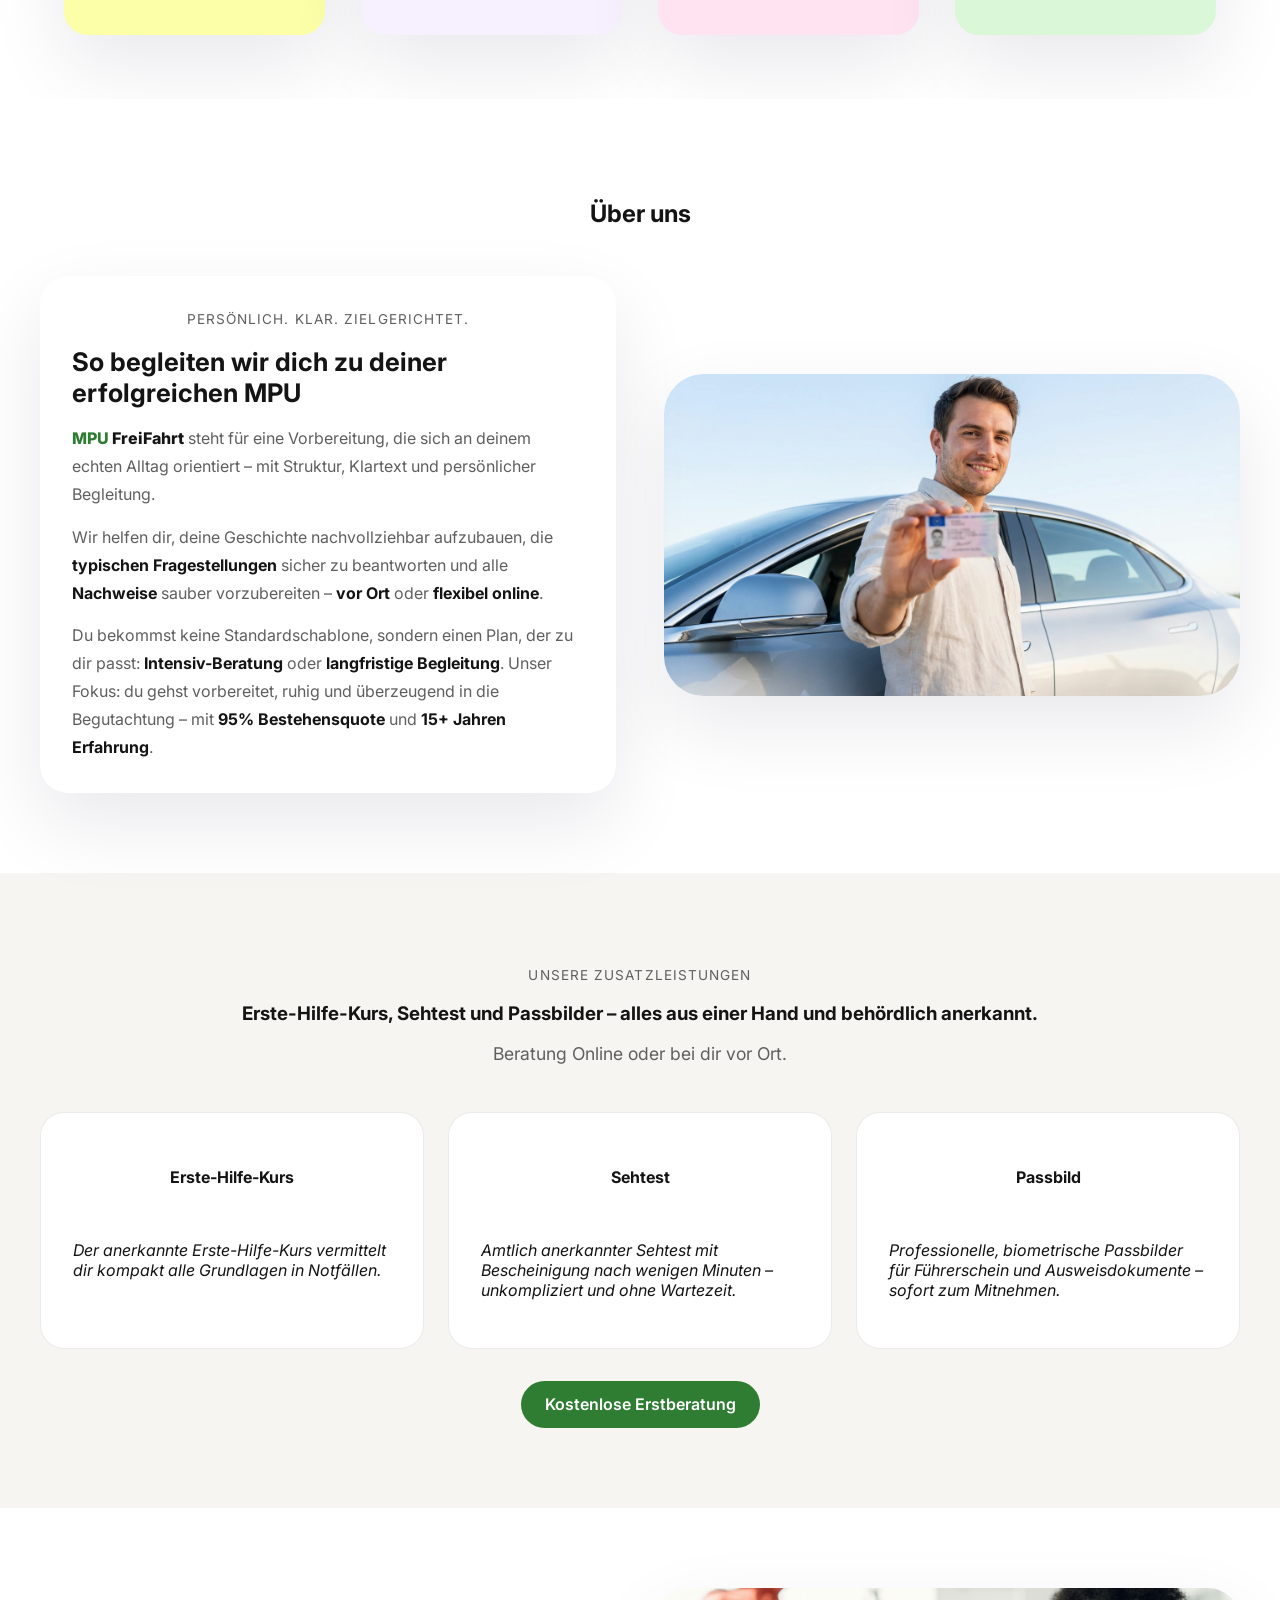
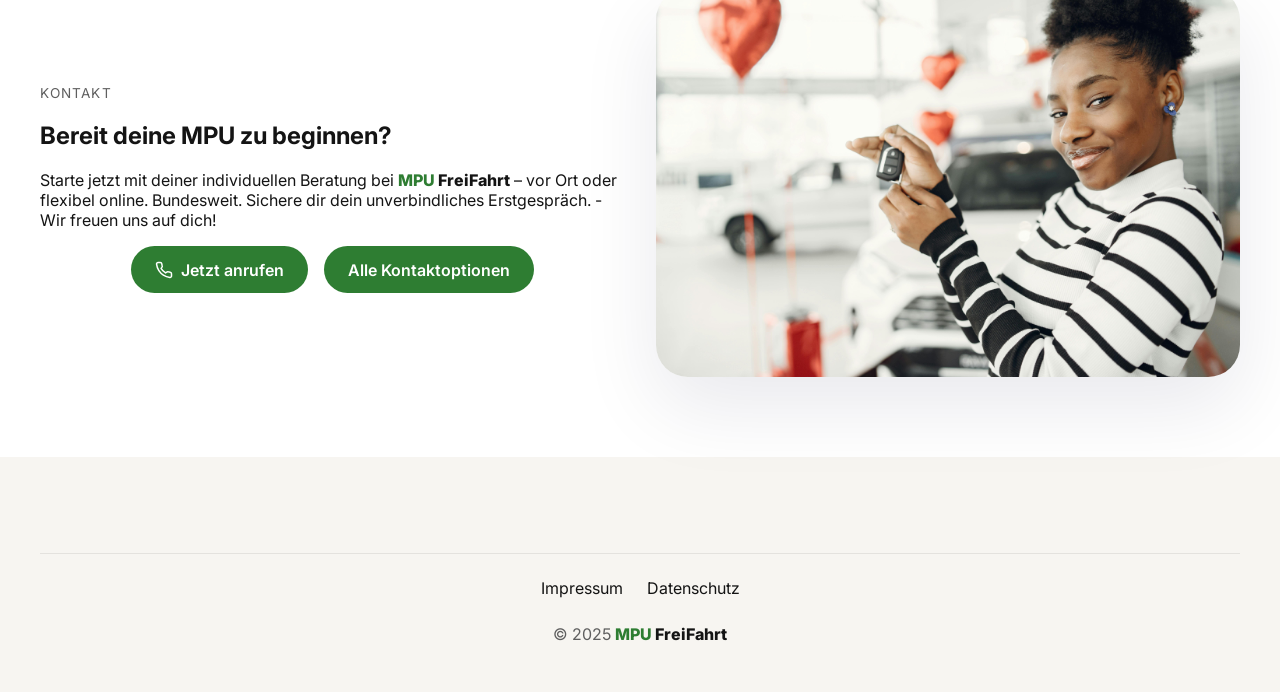
==== commit 35f36ac8: "Refactor: Improve text formatting and footer styles Co-authored-by: jakisabasch7 <jakisabasch7@gmail" ====
--- a/index.html
+++ b/index.html
@@ -42,7 +42,7 @@
         <div class="container hero-layout">
           <div class="hero-content">
             <h1>Ihr Kompass zur erfolgreichen <span class="brand-mark"><span class="brand-green">MPU</span></span></h1>
-            <p class="lead">Institut für MPU - Beratung &amp; Vorbereitung</p>
+            <p class="lead">Institut für MPU<br />Beratung &amp; Vorbereitung</p>
             <p class="text-lg hero-locations">
               <span>Schwäbisch Hall</span>
               <span>Öhringen</span>
@@ -137,7 +137,7 @@
 
           <div class="about-grid expertise-grid">
             <div class="about-copy about-bubble">
-              <p class="about-kicker">Klar. Persönlich. Zielgerichtet.</p>
+              <p class="about-kicker">Persönlich. Klar. Zielgerichtet.</p>
               <h3>So begleiten wir dich zu deiner erfolgreichen MPU</h3>
               <p><span class="brand-mark"><span class="brand-green">MPU</span> <span class="brand-black">FreiFahrt</span></span> steht für eine Vorbereitung, die sich an deinem echten Alltag orientiert – mit Struktur, Klartext und persönlicher Begleitung.</p>
               <p>Wir helfen dir, deine Geschichte nachvollziehbar aufzubauen, die <strong>typischen Fragestellungen</strong> sicher zu beantworten und alle <strong>Nachweise</strong> sauber vorzubereiten – <strong>vor Ort</strong> oder <strong>flexibel online</strong>.</p>
@@ -182,7 +182,7 @@
           <div>
             <p class="eyebrow">Kontakt</p>
             <h2>Bereit deine MPU zu beginnen?</h2>
-            <p>Starte jetzt mit deiner individuellen Beratung bei <span class="brand-mark"><span class="brand-green">MPU</span> <span class="brand-black">FreiFahrt</span></span> – Vorort oder flexibel online. Sichere dir dein unverbindliches Erstgespräch. - Wir freuen uns auf dich</p>
+            <p>Starte jetzt mit deiner individuellen Beratung bei <span class="brand-mark"><span class="brand-green">MPU</span> <span class="brand-black">FreiFahrt</span></span> – vor Ort oder flexibel online. Bundesweit. Sichere dir dein unverbindliches Erstgespräch. - Wir freuen uns auf dich!</p>
             <div class="button-group">
               <a class="btn btn-primary" href="tel:+491782873123">
                 <svg class="icon icon-stroke" viewBox="0 0 24 24" aria-hidden="true" focusable="false">
--- a/styles.css
+++ b/styles.css
@@ -56,16 +56,12 @@
 }
 
 .hero .brand-mark .brand-green {
-  color: var(--primary-light);
+  /* match WhatsApp button green in hero */
+  color: #25d366;
 }
 
 .brand-mark .brand-black {
   color: var(--text);
-}
-
-/* Footer exception: brand must be readable on dark bg */
-.footer .brand-mark .brand-black {
-  color: var(--primary);
 }
 
 .contact-link {
@@ -401,6 +397,40 @@
 .hero .btn-outline {
   border-color: rgba(255, 255, 255, 0.4);
   color: #fff;
+}
+
+/* Desktop: more breathing room in hero + keep headline in one line */
+@media (min-width: 901px) {
+  .hero-content {
+    max-width: 980px;
+  }
+
+  .hero-content h1 {
+    white-space: nowrap;
+  }
+
+  .hero-locations {
+    margin-bottom: 1.1rem;
+    gap: 1.5rem;
+  }
+
+  .hero .hero-subcopy {
+    margin-top: 0.7rem;
+    margin-bottom: 0.7rem;
+  }
+
+  /* More space BEFORE the first subcopy line ("ONLINE ...") */
+  .hero .hero-locations + .hero-subcopy {
+    margin-top: 1.6rem;
+  }
+
+  .hero-cta {
+    gap: 1.85rem;
+  }
+
+  .button-group {
+    gap: 1.25rem;
+  }
 }
 
 .hero .btn-outline:hover {
@@ -1091,8 +1121,8 @@
 /* Footer */
 .footer {
   padding: 4rem 0 2rem;
-  background: #111;
-  color: rgba(255, 255, 255, 0.8);
+  background: var(--bg);
+  color: var(--text-muted);
 }
 
 .footer-grid {
@@ -1111,13 +1141,13 @@
   text-transform: uppercase;
   font-size: 0.85rem;
   letter-spacing: 0.08em;
-  color: rgba(255, 255, 255, 0.6);
+  color: rgba(20, 20, 20, 0.6);
 }
 
 .footer a {
   display: block;
   margin-bottom: 0.4rem;
-  color: rgba(255, 255, 255, 0.85);
+  color: var(--text);
 }
 
 .social-links {
@@ -1137,7 +1167,7 @@
 }
 
 .footer-bottom {
-  border-top: 1px solid rgba(255, 255, 255, 0.1);
+  border-top: 1px solid rgba(0, 0, 0, 0.08);
   margin-top: 2rem;
   padding-top: 1.5rem;
   text-align: center;
@@ -1358,6 +1388,15 @@
     padding: 0.28rem 0.55rem;
   }
 
+  /* Mobile: center specific headings */
+  .consulting .about-bubble h3 {
+    text-align: center;
+  }
+
+  .contact h2 {
+    text-align: center;
+  }
+
   .scroll-hint {
     display: block;
   }
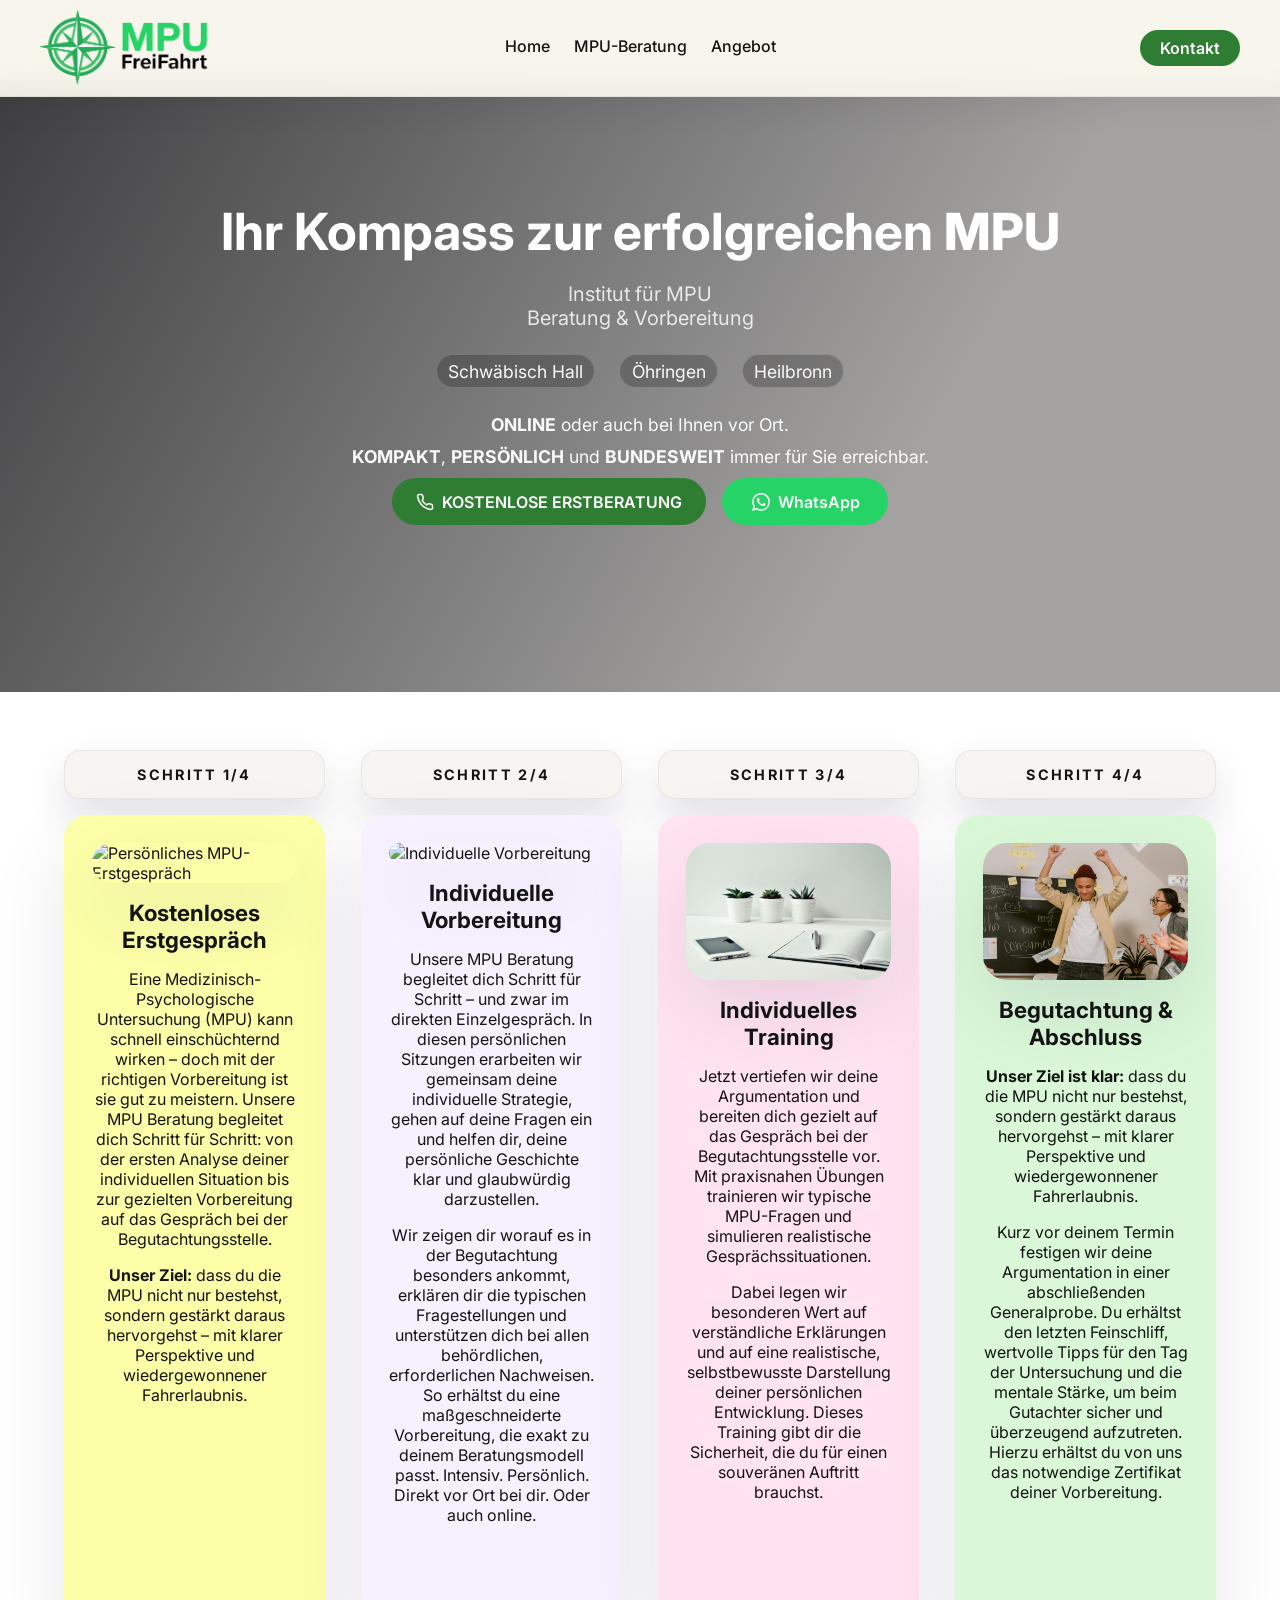
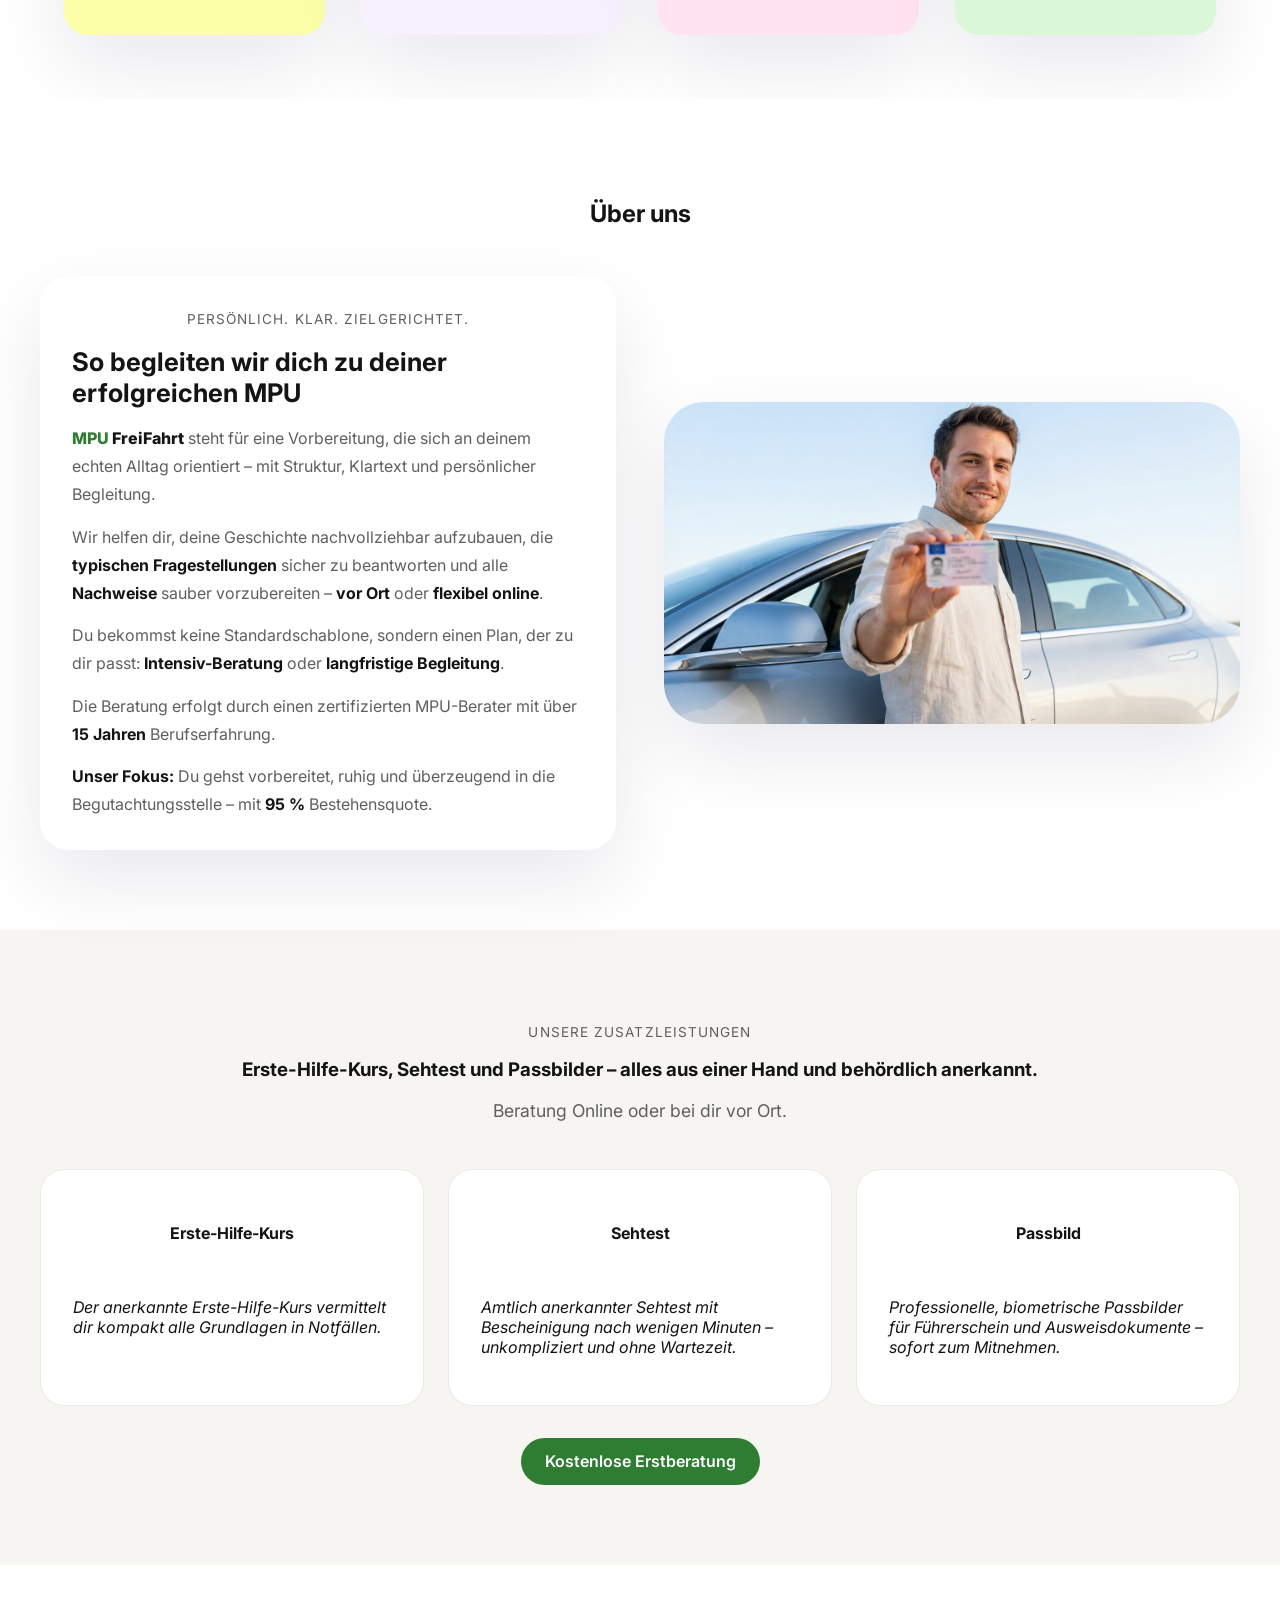
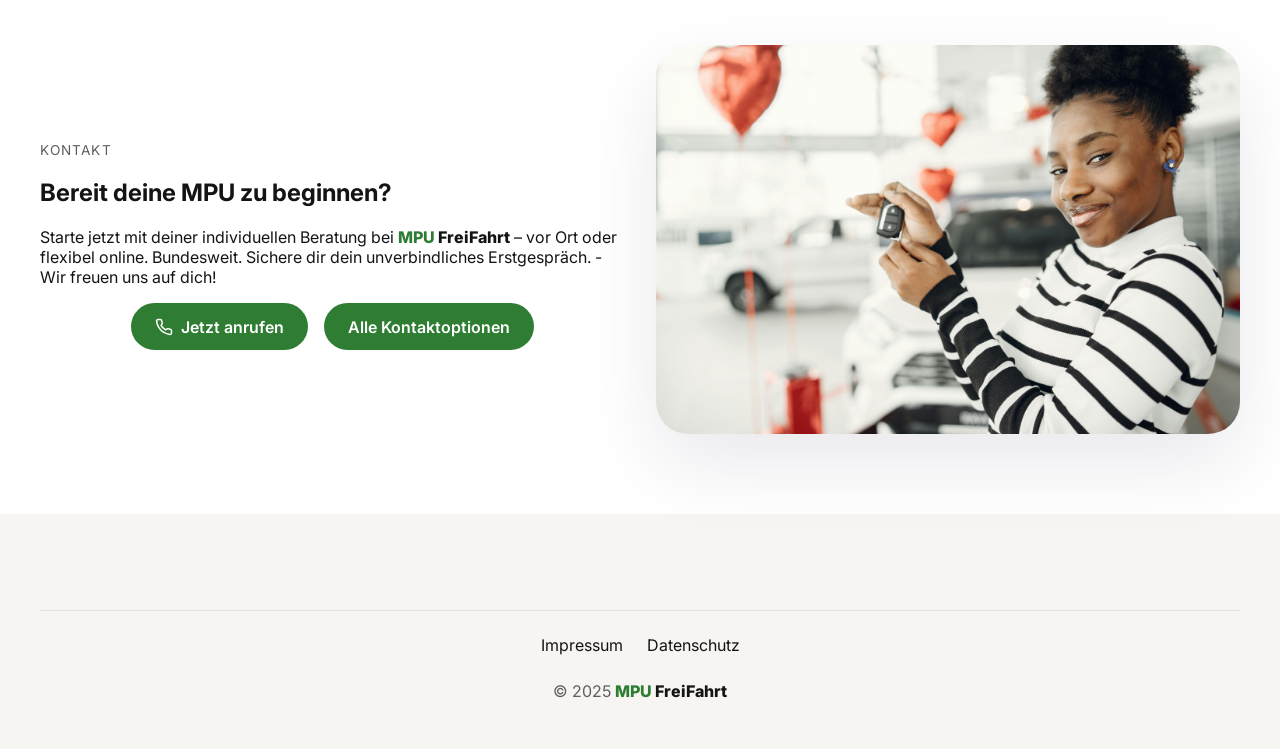
==== commit 7619a076: "Refactor: Improve MPU text and logo styling Co-authored-by: jakisabasch7 <jakisabasch7@gmail.com>" ====
--- a/index.html
+++ b/index.html
@@ -12,7 +12,7 @@
   <link rel="icon" type="image/png" href="assets/logo.png" />
   <link rel="stylesheet" href="styles.css" />
 </head>
-<body>
+<body class="home-page">
   <div class="page-wrapper">
     <header class="navbar" data-scroll-lock>
       <div class="container nav-container">
@@ -141,7 +141,9 @@
               <h3>So begleiten wir dich zu deiner erfolgreichen MPU</h3>
               <p><span class="brand-mark"><span class="brand-green">MPU</span> <span class="brand-black">FreiFahrt</span></span> steht für eine Vorbereitung, die sich an deinem echten Alltag orientiert – mit Struktur, Klartext und persönlicher Begleitung.</p>
               <p>Wir helfen dir, deine Geschichte nachvollziehbar aufzubauen, die <strong>typischen Fragestellungen</strong> sicher zu beantworten und alle <strong>Nachweise</strong> sauber vorzubereiten – <strong>vor Ort</strong> oder <strong>flexibel online</strong>.</p>
-              <p>Du bekommst keine Standardschablone, sondern einen Plan, der zu dir passt: <strong>Intensiv-Beratung</strong> oder <strong>langfristige Begleitung</strong>. Unser Fokus: du gehst vorbereitet, ruhig und überzeugend in die Begutachtung – mit <strong>95% Bestehensquote</strong> und <strong>15+ Jahren Erfahrung</strong>.</p>
+              <p>Du bekommst keine Standardschablone, sondern einen Plan, der zu dir passt: <strong>Intensiv-Beratung</strong> oder <strong>langfristige Begleitung</strong>.</p>
+              <p>Die Beratung erfolgt durch einen zertifizierten MPU-Berater mit über <strong>15&nbsp;Jahren</strong> Berufserfahrung.</p>
+              <p><strong>Unser Fokus:</strong> Du gehst vorbereitet, ruhig und überzeugend in die Begutachtungsstelle – mit <strong>95&nbsp;%</strong> Bestehensquote.</p>
             </div>
             <div class="expertise-image">
               <img src="assets/mpu-contact.jpg" alt="Beratungssituation" />
--- a/styles.css
+++ b/styles.css
@@ -56,8 +56,8 @@
 }
 
 .hero .brand-mark .brand-green {
-  /* match WhatsApp button green in hero */
-  color: #25d366;
+  /* Hero headline: keep MPU white */
+  color: #fff;
 }
 
 .brand-mark .brand-black {
@@ -442,6 +442,11 @@
   flex-wrap: wrap;
   gap: 1rem;
   justify-content: center;
+}
+
+/* Home page: center step bubble content on all viewports (desktop + mobile) */
+.home-page .steps .panel-content {
+  text-align: center;
 }
 
 .hero-stats {
@@ -1062,6 +1067,12 @@
   content: "✓";
   color: var(--primary);
   margin-right: 0.5rem;
+}
+
+/* Datenschutz: use dashes instead of checkmarks */
+.datenschutz-page .checklist li::before {
+  content: "–";
+  color: var(--text);
 }
 
 .service-steps {
@@ -1393,8 +1404,29 @@
     text-align: center;
   }
 
+  .contact .eyebrow {
+    text-align: center;
+  }
+
   .contact h2 {
     text-align: center;
+  }
+
+  /* Home page: center all bubble content + contact block on mobile */
+  .home-page .services .service-card {
+    text-align: center;
+  }
+
+  .home-page .consulting .about-bubble p:not(.about-kicker) {
+    text-align: center;
+  }
+
+  .home-page .contact .contact-grid > div:first-child {
+    text-align: center;
+  }
+
+  .home-page .contact .button-group {
+    justify-content: center;
   }
 
   .scroll-hint {
